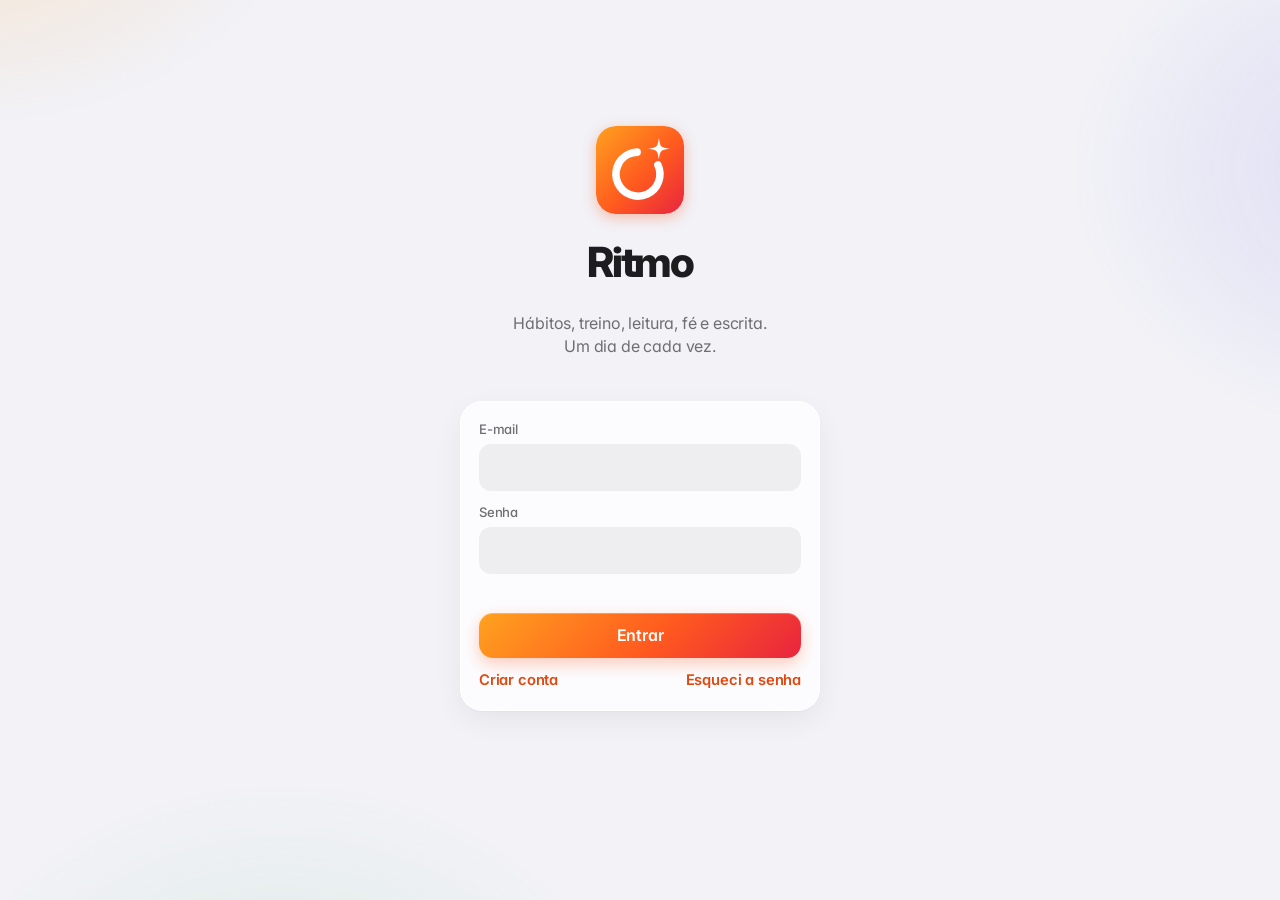
==== index.html @ cee6782f "Devocional completo com abas, perfil com foto, barra lateral recolhível e troca de tema - Devocional" ====
<!doctype html>
<html lang="pt-BR">
<head>
<meta charset="utf-8">
<meta name="viewport" content="width=device-width,initial-scale=1,viewport-fit=cover">
<title>Ritmo</title>
<meta name="description" content="Hábitos, treino, leitura, fé e escrita. Um dia de cada vez.">
<meta name="theme-color" content="#f2f2f7" media="(prefers-color-scheme: light)">
<meta name="theme-color" content="#000000" media="(prefers-color-scheme: dark)">
<link rel="manifest" href="manifest.webmanifest">
<link rel="icon" href="icons/favicon.svg" type="image/svg+xml">
<link rel="apple-touch-icon" href="icons/apple-touch-icon.png">
<meta name="apple-mobile-web-app-title" content="Ritmo">
<meta name="apple-mobile-web-app-status-bar-style" content="default">
<meta name="apple-mobile-web-app-capable" content="yes">
<link rel="preconnect" href="https://fonts.googleapis.com">
<link rel="preconnect" href="https://fonts.gstatic.com" crossorigin>
<link href="https://fonts.googleapis.com/css2?family=Inter:wght@400;500;600;700;800&family=Newsreader:ital,opsz,wght@0,6..72,400;0,6..72,500;1,6..72,400;1,6..72,500&display=swap" rel="stylesheet">
<link rel="stylesheet" href="css/base.css">
<link rel="stylesheet" href="css/telas.css">
<link rel="stylesheet" href="css/areas.css">
<link rel="stylesheet" href="css/motion.css">
</head>
<body>
<div id="app"></div>
<dialog id="modal" aria-labelledby="modal-t"></dialog>
<div id="toast" role="status" aria-live="polite"></div>
<script src="vendor/supabase.js"></script>
<script src="js/00-config.js"></script>
<script src="js/01-base.js"></script>
<script src="js/02-dados.js"></script>
<script src="js/03-jogo.js"></script>
<script src="js/04-efeitos.js"></script>
<script src="js/05-inicio.js"></script>
<script src="js/06-habitos.js"></script>
<script src="js/07-treino.js"></script>
<script src="js/08-sessao.js"></script>
<script src="js/09-leitura.js"></script>
<script src="js/10-biblia.js"></script>
<script src="js/10a-ano-dados.js"></script>
<script src="js/11-devocional.js"></script>
<script src="js/11a-ano.js"></script>
<script src="js/11b-ano-acoes.js"></script>
<script src="js/11c-devo-abas.js"></script>
<script src="js/12-escrita.js"></script>
<script src="js/13-metas.js"></script>
<script src="js/14-conquistas.js"></script>
<script src="js/15-menu.js"></script>
<script src="js/16-boot.js"></script>
</body>
</html>
---- css/base.css ----
/* ============ Ritmo · tokens, tipografia, vidro, botões, formulários, folha ============
   Identidade: fundo neutro (estilo Apple), cartões de vidro fosco, laranja-brasa da marca,
   uma cor por área (hábitos verde, leitura âmbar, treino rosa, devocional índigo, escrita azul, metas roxo). */
:root {
  --bg: #f2f2f7; --bg-2: #e5e5ea;
  --paper: rgba(255, 255, 255, .72); --paper-solid: #fff; --stroke: rgba(255, 255, 255, .8);
  --line: rgba(60, 60, 67, .12); --fill: rgba(120, 120, 128, .1);
  --ink: #1d1d1f; --muted: #6e6e73; --faint: #aeaeb2;
  --brand: #ff5a1f; --brand-2: #ffa21f; --grad: linear-gradient(135deg, #ffa21f, #ff5a1f 55%, #e8243f);
  --red: #e0480f; --red-2: #ff5a1f; --green: #30b158; --gold: #ff9f0a;
  --shadow: 0 1px 2px rgba(0, 0, 0, .04), 0 10px 30px rgba(0, 0, 0, .06);
  --shadow-lg: 0 20px 60px rgba(0, 0, 0, .14);
  --r: 22px; --r-sm: 14px;
  --sans: 'Inter', -apple-system, BlinkMacSystemFont, 'SF Pro Text', system-ui, sans-serif;
  --read: 'Newsreader', 'New York', Georgia, serif;
  --blur: saturate(180%) blur(22px);
  color-scheme: light;
}
@media (prefers-color-scheme: dark) { :root:not([data-theme=light]) {
  --bg: #000; --bg-2: #1c1c1e; --paper: rgba(28, 28, 30, .7); --paper-solid: #1c1c1e; --stroke: rgba(255, 255, 255, .08);
  --line: rgba(84, 84, 88, .45); --fill: rgba(120, 120, 128, .2); --ink: #f5f5f7; --muted: #98989d; --faint: #636366;
  --red: #ff7a45; --green: #32d74b; --gold: #ffb340; --shadow: 0 1px 0 rgba(255, 255, 255, .04) inset, 0 10px 30px rgba(0, 0, 0, .5); color-scheme: dark; } }
:root[data-theme=dark] {
  --bg: #000; --bg-2: #1c1c1e; --paper: rgba(28, 28, 30, .7); --paper-solid: #1c1c1e; --stroke: rgba(255, 255, 255, .08);
  --line: rgba(84, 84, 88, .45); --fill: rgba(120, 120, 128, .2); --ink: #f5f5f7; --muted: #98989d; --faint: #636366;
  --red: #ff7a45; --green: #32d74b; --gold: #ffb340; --shadow: 0 1px 0 rgba(255, 255, 255, .04) inset, 0 10px 30px rgba(0, 0, 0, .5); color-scheme: dark;
}
* { box-sizing: border-box; -webkit-tap-highlight-color: transparent; }
html { -webkit-text-size-adjust: 100%; }
body {
  margin: 0; min-height: 100vh; color: var(--ink); font: 16px/1.45 var(--sans); letter-spacing: -.011em;
  background: var(--bg); -webkit-font-smoothing: antialiased; font-feature-settings: 'cv11', 'ss01';
}
/* luzes suaves atrás do vidro */
body::before { content: ''; position: fixed; inset: -20vmax; z-index: -1; pointer-events: none;
  background: radial-gradient(40vmax 30vmax at 12% 8%, color-mix(in srgb, var(--brand-2) 22%, transparent), transparent 70%),
    radial-gradient(36vmax 30vmax at 92% 30%, color-mix(in srgb, #5e5ce6 14%, transparent), transparent 70%),
    radial-gradient(40vmax 34vmax at 30% 95%, color-mix(in srgb, #30b158 12%, transparent), transparent 70%); }
button, input, select, textarea { font: inherit; color: inherit; letter-spacing: inherit; }
button { cursor: pointer; background: none; border: 0; padding: 0; }
em { font-style: normal; }
.serif { font-family: var(--sans); font-weight: 650; letter-spacing: -.025em; font-variant-numeric: tabular-nums; }
.muted { color: var(--muted); }
.muted-i { color: var(--muted); font-size: .62em; font-weight: 500; }
.red { color: var(--red); }
.tiny { font-size: .8rem; display: block; line-height: 1.35; }
.lg { font-size: 1.15rem; display: block; line-height: 1.25; font-weight: 600; letter-spacing: -.02em; }
.xl { font-size: 2rem; line-height: 1; font-weight: 700; letter-spacing: -.035em; }
.big { font-size: 2.2rem; font-weight: 700; line-height: 1; letter-spacing: -.04em; margin-top: 8px; }
.grow { flex: 1; min-width: 0; display: flex; flex-direction: column; }
.right { text-align: right; }
.row-between { display: flex; align-items: center; justify-content: space-between; gap: 12px; }
.eyebrow { font-size: .7rem; letter-spacing: .08em; text-transform: uppercase; color: var(--muted); font-weight: 600; display: block; }
.eyebrow.red { color: var(--red); }
.link { color: var(--red); font-weight: 600; white-space: nowrap; font-size: .92rem; }
.link:hover { opacity: .75; }
.grad-t { background: var(--grad); -webkit-background-clip: text; background-clip: text; color: transparent; }

/* vidro */
.card {
  display: block; width: 100%; text-align: left; background: var(--paper); -webkit-backdrop-filter: var(--blur); backdrop-filter: var(--blur);
  border: 1px solid var(--stroke); border-radius: var(--r); padding: 18px; margin: 0 0 14px; box-shadow: var(--shadow);
}
.empty, .empty-card { text-align: center; }
.empty-card strong { display: block; font-size: 1.15rem; margin: 6px 0 2px; }

.bar { height: 6px; background: var(--fill); border-radius: 6px; overflow: hidden; margin: 8px 0 4px; }
.bar i { display: block; height: 100%; background: var(--grad); border-radius: 6px; transition: width .5s cubic-bezier(.2, .8, .2, 1); }
.bar.gold i { background: linear-gradient(90deg, var(--brand-2), var(--brand)); }

/* botões */
.btn { background: var(--grad); color: #fff; border-radius: 14px; padding: 11px 18px; font-weight: 600; display: inline-flex; align-items: center; justify-content: center; gap: 6px;
  box-shadow: 0 6px 16px color-mix(in srgb, var(--brand) 30%, transparent), inset 0 1px 0 rgba(255, 255, 255, .25); }
.btn.wide { width: 100%; margin: 6px 0 12px; }
.btn.ghost { background: var(--fill); color: var(--ink); box-shadow: none; }
.btn.danger { color: #ff3b30; }
.btn-sm { display: inline-flex; align-items: center; gap: 4px; background: color-mix(in srgb, var(--brand) 12%, transparent); color: var(--red); border-radius: 999px; padding: 6px 13px; font-weight: 600; font-size: .86rem; }
.btn-sm.ghost { background: var(--fill); color: var(--ink); }
.btn-sm:disabled, .btn:disabled { opacity: .4; cursor: default; }
.icon-btn { width: 36px; height: 36px; display: grid; place-items: center; border-radius: 50%; color: var(--muted); flex: none; }
.icon-btn:hover { background: var(--fill); }
.chip { display: inline-flex; align-items: center; gap: 5px; border-radius: 999px; padding: 7px 13px; font-size: .88rem; font-weight: 500; background: var(--fill); }
.chip.on { background: var(--hc, var(--green)); color: #fff; box-shadow: 0 4px 12px color-mix(in srgb, var(--hc, var(--green)) 35%, transparent); }
.chip b { font-size: .76rem; color: var(--hc, var(--green)); }
:focus-visible { outline: 2.5px solid color-mix(in srgb, var(--brand) 70%, transparent); outline-offset: 2px; }

/* formulários (estilo iOS) */
label { display: block; font-size: .82rem; color: var(--muted); margin-bottom: 12px; font-weight: 500; }
input:not([type=checkbox]):not([type=radio]), select, textarea {
  display: block; width: 100%; margin-top: 5px; padding: 11px 13px; border: 1px solid transparent; border-radius: 12px;
  background: var(--fill); color: var(--ink); font-size: 1rem; transition: border-color .2s, background .2s;
}
input:focus, select:focus, textarea:focus { outline: none; border-color: color-mix(in srgb, var(--brand) 60%, transparent); background: var(--paper-solid); }
input[type=checkbox], input[type=radio] { accent-color: var(--brand); width: 18px; height: 18px; }
textarea { resize: vertical; line-height: 1.5; }
fieldset { border: 0; padding: 0; margin: 0 0 12px; }
legend { font-size: .82rem; color: var(--muted); margin-bottom: 6px; font-weight: 500; }
label.check { display: flex; gap: 10px; align-items: center; color: var(--ink); font-size: .95rem; }
.grid2 { display: grid; grid-template-columns: 1fr 1fr; gap: 12px; }
.grid3 { display: grid; grid-template-columns: repeat(3, 1fr); gap: 10px; }
.form-actions { display: flex; justify-content: flex-end; gap: 10px; margin-top: 8px; flex-wrap: wrap; }
.form-actions.start { justify-content: flex-start; }
.err { color: #ff3b30; min-height: 1.2em; margin: 0 0 4px; font-size: .88rem; }
.swatches { display: flex; flex-wrap: wrap; gap: 10px; }
.swatch { margin: 0; width: 30px; height: 40px; border-radius: 4px; background: var(--c); position: relative; cursor: pointer; box-shadow: inset 0 0 0 1px rgba(0, 0, 0, .12); }
.swatch input { position: absolute; opacity: 0; inset: 0; cursor: pointer; }
.swatch.round { width: 32px; height: 32px; border-radius: 50%; }
.swatch:has(input:checked) { outline: 2.5px solid var(--ink); outline-offset: 2px; }
.days { display: flex; gap: 6px; flex-wrap: wrap; }
.day { margin: 0; }
.day input { position: absolute; opacity: 0; }
.day span { display: block; padding: 7px 11px; border-radius: 999px; color: var(--ink); background: var(--fill); text-transform: capitalize; font-size: .88rem; }
.day input:checked + span { background: var(--ink); color: var(--bg); }
.day input:focus-visible + span { outline: 2px solid var(--brand); }
.quick { display: flex; gap: 8px; margin: -4px 0 8px; flex-wrap: wrap; }
.seg { display: grid; grid-auto-flow: column; grid-auto-columns: 1fr; background: var(--fill); border-radius: 12px; padding: 3px; margin-top: 10px; }
.seg button { padding: 8px; border-radius: 10px; font-size: .9rem; font-weight: 500; color: var(--muted); }
.seg button.on { background: var(--paper-solid); color: var(--ink); box-shadow: 0 2px 8px rgba(0, 0, 0, .1); }

/* folha que sobe de baixo (janela no meio no computador) */
dialog {
  border: 0; padding: 0; width: min(560px, 100vw); max-height: 92vh; max-width: 100vw; margin: auto auto 0; border-radius: 28px 28px 0 0;
  background: color-mix(in srgb, var(--paper-solid) 88%, transparent); -webkit-backdrop-filter: var(--blur); backdrop-filter: var(--blur);
  color: var(--ink); box-shadow: var(--shadow-lg); overflow: hidden; display: none; flex-direction: column; border-top: 1px solid var(--stroke);
}
dialog[open] { display: flex; }
@media (min-width: 700px) { dialog { margin: auto; border-radius: 24px; } }
dialog::backdrop { background: rgba(0, 0, 0, .35); -webkit-backdrop-filter: blur(6px); backdrop-filter: blur(6px); }
.modal-h { display: flex; align-items: center; justify-content: space-between; padding: 18px 16px 6px 22px; position: relative; }
.modal-h::before { content: ''; position: absolute; top: 7px; left: 50%; width: 36px; height: 5px; margin-left: -18px; border-radius: 5px; background: var(--faint); opacity: .5; }
.modal-h h2 { margin: 0; font-size: 1.35rem; line-height: 1.2; font-weight: 700; letter-spacing: -.03em; }
.modal-h .icon-btn { background: var(--fill); width: 30px; height: 30px; }
.modal-b { padding: 4px 22px calc(22px + env(safe-area-inset-bottom)); overflow-y: auto; overscroll-behavior: contain; }

@media (max-width: 420px) { .grid3 { grid-template-columns: 1fr; } }
@media (prefers-reduced-motion: reduce) { * { transition: none !important; } }
---- css/telas.css ----
/* ============ casca (barra lateral, barra de abas), Início, Hábitos, Metas, Menu ============ */
.shell { display: flex; min-height: 100vh; }
.col { flex: 1; min-width: 0; }
.page { position: relative; max-width: 680px; margin: 0 auto; padding: 4px 16px calc(120px + env(safe-area-inset-bottom)); }
.top { display: flex; align-items: flex-end; justify-content: space-between; margin: 10px 0 18px; padding: 0 2px; gap: 8px; }
.top h1 { margin: 2px 0 0; font-size: 2.1rem; font-weight: 750; line-height: 1.08; letter-spacing: -.045em; }
.top .sub { margin: 6px 0 0; font-size: .92rem; }
.back { display: inline-flex; align-items: center; gap: 2px; color: var(--red); font-size: .95rem; font-weight: 500; margin: 6px 0 -4px; }
.back svg { transform: rotate(180deg); }
.banner { background: var(--ink); color: var(--bg); text-align: center; padding: 8px 12px; font-size: .86rem; }
.banner .link { color: var(--brand-2); margin-left: 6px; }
.loading { min-height: 90vh; display: grid; place-items: center; align-content: center; gap: 14px; font-size: 1.4rem; font-weight: 700; letter-spacing: -.03em; }
.sec { margin: 24px 4px 10px; }
.tiny-i { font-size: .8rem; }
.center { text-align: center; justify-content: center; }
.clamp1, .clamp2 { display: -webkit-box; -webkit-box-orient: vertical; overflow: hidden; }
.clamp1 { -webkit-line-clamp: 1; } .clamp2 { -webkit-line-clamp: 2; }
.row-gap { display: flex; gap: 16px; margin-top: 8px; }
.logo { flex: none; border-radius: 22%; box-shadow: 0 4px 14px color-mix(in srgb, var(--brand) 35%, transparent); }

/* barra do topo (celular) */
.appbar { position: sticky; top: 0; z-index: 9; display: flex; align-items: center; justify-content: space-between; padding: calc(8px + env(safe-area-inset-top)) 16px 8px;
  background: color-mix(in srgb, var(--bg) 70%, transparent); -webkit-backdrop-filter: var(--blur); backdrop-filter: var(--blur); }
.brand { display: flex; align-items: center; gap: 9px; font-weight: 750; font-size: 1.15rem; letter-spacing: -.035em; }
.lvl-chip { display: flex; align-items: center; gap: 6px; padding: 4px 4px 4px 11px; border-radius: 999px; background: var(--paper); border: 1px solid var(--stroke); box-shadow: var(--shadow); color: var(--brand); }
.lvl-chip b { color: var(--ink); font-size: .9rem; }
.avatar { position: relative; width: 40px; height: 40px; border-radius: 50%; display: grid; place-items: center; background: var(--grad); color: #fff; font-weight: 700; flex: none; }
.avatar.sm { width: 28px; height: 28px; font-size: .8rem; }
.avatar i { position: absolute; right: -4px; bottom: -4px; min-width: 20px; height: 20px; border-radius: 10px; background: var(--ink); color: var(--bg); font-size: .66rem; font-style: normal; display: grid; place-items: center; border: 2px solid var(--paper-solid); }

/* barra de abas flutuante de vidro (celular) */
.nav {
  position: fixed; left: 12px; right: 12px; bottom: calc(10px + env(safe-area-inset-bottom)); z-index: 10; max-width: 520px; margin: 0 auto;
  display: flex; justify-content: space-around; align-items: center; padding: 7px; border-radius: 30px;
  background: color-mix(in srgb, var(--paper-solid) 72%, transparent); -webkit-backdrop-filter: var(--blur); backdrop-filter: var(--blur);
  border: 1px solid var(--stroke); box-shadow: 0 10px 40px rgba(0, 0, 0, .14);
}
.nav-i { flex: 1; display: flex; flex-direction: column; align-items: center; gap: 1px; font-size: .68rem; font-weight: 500; color: var(--muted); padding: 5px 0; border-radius: 22px; }
.nav-ic { display: grid; place-items: center; height: 26px; }
.nav-i.on { color: var(--brand); background: color-mix(in srgb, var(--brand) 11%, transparent); font-weight: 600; }
.nav-plus { width: 52px; height: 52px; border-radius: 50%; background: var(--grad); color: #fff; display: grid; place-items: center; flex: none; margin: 0 4px;
  box-shadow: 0 8px 20px color-mix(in srgb, var(--brand) 45%, transparent), inset 0 1px 0 rgba(255, 255, 255, .3); }

/* barra lateral curva de vidro (computador) */
.side { display: none; }
@media (min-width: 1024px) {
  .appbar, .nav { display: none; }
  .side { display: flex; flex-direction: column; gap: 2px; position: sticky; top: 16px; height: calc(100vh - 32px); width: 264px; flex: none; margin: 16px 0 16px 16px; padding: 18px 14px;
    border-radius: 30px; background: var(--paper); -webkit-backdrop-filter: var(--blur); backdrop-filter: var(--blur); border: 1px solid var(--stroke); box-shadow: var(--shadow); overflow-y: auto; }
  .side .brand { padding: 0 8px 14px; }
  .me { display: flex; align-items: center; gap: 12px; padding: 12px; border-radius: 18px; background: var(--fill); text-align: left; margin-bottom: 8px; }
  .me .bar { margin: 6px 0 0; height: 4px; }
  .side-t { font-size: .68rem; letter-spacing: .08em; text-transform: uppercase; color: var(--faint); font-weight: 600; padding: 14px 12px 4px; }
  .side-i { display: flex; align-items: center; gap: 12px; padding: 9px 12px; border-radius: 12px; color: var(--muted); font-weight: 500; font-size: .95rem; transition: background .2s, color .2s; }
  .side-i:hover { background: var(--fill); color: var(--ink); }
  .side-i.on { background: var(--paper-solid); color: var(--ink); box-shadow: 0 2px 10px rgba(0, 0, 0, .08); }
  .side-i.on svg { color: var(--brand); }
  .side-i span { flex: 1; text-align: left; }
  .side-i em { display: flex; align-items: center; gap: 2px; font-size: .78rem; color: var(--brand); font-weight: 600; }
  .side-note { margin: auto 0 8px; padding: 14px; border-radius: 18px; text-align: left; color: #fff; background: linear-gradient(150deg, #2c2c6e, #5e5ce6 60%, #8e7cf0); box-shadow: 0 10px 24px rgba(94, 92, 230, .3); }
  .side-note .eyebrow { color: rgba(255, 255, 255, .7); }
  .side-note .vtxt { display: -webkit-box; -webkit-line-clamp: 4; -webkit-box-orient: vertical; overflow: hidden; font-family: var(--read); font-style: italic; font-size: 1rem; line-height: 1.35; margin: 6px 0; }
  .side-note b { font-size: .8rem; }
  .page { max-width: 1080px; padding: 26px 28px 60px; }
  .back { display: none; }
  .top h1 { font-size: 2.5rem; }
  /* painéis em grade */
  .pg-inicio, .pg-conquistas, .pg-treino, .pg-devocional, .pg-metas, .pg-escrita, .pg-leitura { display: grid; grid-template-columns: repeat(2, minmax(0, 1fr)); gap: 16px; align-items: start; }
  .page[class*=pg-] > :is(.top, .kpis, .sec, .medals, .live, .btn.start, .fichas, .tiles, .quick-grid, .row-between, .book-list, .nivel-hero, .back) { grid-column: 1 / -1; }
  .page[class*=pg-] > .card { margin: 0; }
  .pg-inicio > .hero, .pg-inicio > .card:has(.mrings) { grid-column: span 1; }
}

/* números com minigráfico */
.kpis { display: grid; grid-template-columns: repeat(2, 1fr); gap: 12px; margin-bottom: 14px; }
@media (min-width: 760px) { .kpis { grid-template-columns: repeat(4, 1fr); } }
.kpi { margin: 0; padding: 14px 14px 0; overflow: hidden; display: flex; flex-direction: column; }
.kpi-h { display: flex; align-items: center; gap: 7px; font-size: .82rem; color: var(--muted); font-weight: 500; }
.kpi-ic { width: 24px; height: 24px; border-radius: 8px; display: grid; place-items: center; color: #fff; background: var(--hc); }
.kpi-v { font-size: 1.75rem; font-weight: 750; letter-spacing: -.04em; margin-top: 8px; line-height: 1; font-variant-numeric: tabular-nums; }
.kpi-v small { font-size: .55em; color: var(--muted); font-weight: 600; margin-left: 1px; }
.kpi-d { font-size: .72rem; font-weight: 600; margin-top: 4px; color: var(--muted); }
.kpi-d.up { color: var(--green); } .kpi-d.down { color: #ff3b30; }
.kpi-d .muted { font-weight: 400; }
.spk { width: calc(100% + 28px); height: 38px; margin: 8px -14px 0; display: block; }

/* sequência */
.selo { width: 104px; height: 104px; border-radius: 50%; flex: none; display: flex; flex-direction: column; align-items: center; justify-content: center; position: relative;
  background: conic-gradient(from 200deg, var(--fill), var(--fill)); color: var(--muted); }
.selo.lit { background: var(--grad); color: #fff; box-shadow: 0 14px 30px color-mix(in srgb, var(--brand) 40%, transparent), inset 0 2px 0 rgba(255, 255, 255, .3); }
.selo::after { content: ''; position: absolute; inset: 7px; border-radius: 50%; border: 1.5px solid rgba(255, 255, 255, .35); }
.selo b { font-size: 2.5rem; line-height: 1; font-weight: 750; letter-spacing: -.05em; }
.selo small { font-size: .62rem; letter-spacing: .14em; font-weight: 600; opacity: .9; }
.hero { display: flex; gap: 16px; align-items: center; }
.hero-info { flex: 1; min-width: 0; }
.shields { display: flex; align-items: center; gap: 3px; margin: 6px 0 2px; flex-wrap: wrap; }
.shield { color: var(--faint); opacity: .5; display: grid; }
.shield.on { color: #0a84ff; opacity: 1; filter: drop-shadow(0 2px 4px rgba(10, 132, 255, .35)); }
.shields .tiny { display: inline; margin-left: 4px; color: var(--muted); }
.lvl { display: flex; justify-content: space-between; width: 100%; margin-top: 10px; font-size: .9rem; font-weight: 600; }
.lvl em { color: var(--brand); }
.pct { font-size: 1.9rem; font-weight: 750; letter-spacing: -.04em; }

/* anéis da missão */
.ring-wrap { position: relative; display: inline-grid; place-items: center; flex: none; }
.ring circle:first-child { stroke: var(--fill); }
.ring-in { position: absolute; inset: 0; display: flex; flex-direction: column; align-items: center; justify-content: center; line-height: 1; text-align: center; }
.ring-in small { font-size: .6rem; letter-spacing: .1em; color: var(--muted); margin-top: 3px; text-transform: uppercase; font-weight: 600; }
.ring-in b { font-size: 1.15rem; font-weight: 700; }
.mrings { display: flex; justify-content: space-between; gap: 4px; margin: 16px 0 4px; }
.mring { display: flex; flex-direction: column; align-items: center; gap: 5px; font-size: .72rem; color: var(--muted); flex: 1; font-weight: 500; }
.mring .ring-in { color: var(--ink); }
.mring.ok .ring-in { color: var(--green); }
.mring.opt { opacity: .75; }
.mring.opt > span:last-child::after { content: ' +'; color: var(--brand); font-weight: 700; }
.hab-chips { display: flex; flex-wrap: wrap; gap: 8px; margin-top: 14px; }
.hab-chips.center { justify-content: center; }

.live { display: flex; align-items: center; gap: 10px; width: 100%; padding: 13px 16px; border-radius: 18px; margin-bottom: 14px; text-align: left;
  background: #1d1d1f; color: #fff; box-shadow: 0 10px 30px rgba(0, 0, 0, .2); }
.live > svg:first-child { color: var(--brand-2); }
.live span { flex: 1; font-weight: 500; }
.live b { font-size: 1.25rem; font-weight: 700; font-variant-numeric: tabular-nums; }
.big-live { padding: 16px 18px; }

.verse { text-align: left; color: #fff; border: 0; background: linear-gradient(150deg, #24245a, #5e5ce6 62%, #8e7cf0); box-shadow: 0 14px 34px rgba(94, 92, 230, .28); }
.verse .eyebrow { color: rgba(255, 255, 255, .7); }
.verse blockquote { margin: 10px 0; font-family: var(--read); font-size: 1.35rem; line-height: 1.35; font-style: italic; letter-spacing: 0; }
.verse .ref { color: #fff; font-weight: 600; font-size: .9rem; opacity: .9; }
.big-verse blockquote { font-size: 1.55rem; }

.mini-goal { margin-top: 12px; font-size: .92rem; }
.mini-goal b { font-variant-numeric: tabular-nums; }
.lendo { display: flex; gap: 16px; }
.lendo-info { flex: 1; min-width: 0; }
.lendo h2 { margin: 4px 0 0; font-size: 1.3rem; font-weight: 700; line-height: 1.15; letter-spacing: -.03em; }
.lendo-btns { display: flex; gap: 8px; flex-wrap: wrap; margin-top: 10px; }

/* hábitos */
.resumo { display: flex; align-items: center; gap: 18px; }
.resumo .stats { flex: 1; border: 0; margin: 0; padding: 0; }
.stats { display: grid; grid-template-columns: 1fr 1fr; gap: 10px; border-top: 1px solid var(--line); margin-top: 12px; padding-top: 12px; }
.stats.two { grid-template-columns: 1fr 1fr; }
.stats.three { grid-template-columns: repeat(3, 1fr); border: 0; margin: 0 0 12px; padding: 0; row-gap: 14px; }
.stats b { display: block; font-size: 1.45rem; line-height: 1.1; font-weight: 700; letter-spacing: -.035em; }
.stats span { font-size: .76rem; color: var(--muted); }
.stats small { display: block; font-size: .72rem; font-weight: 600; }
.up { color: var(--green); } .down { color: #ff3b30; }
.habit { position: relative; overflow: hidden; }
.habit::before { content: ''; position: absolute; left: 0; top: 18px; bottom: 18px; width: 4px; border-radius: 0 4px 4px 0; background: var(--hc); }
.habit .row-between { gap: 10px; }
.hcheck { width: 44px; height: 44px; border-radius: 50%; border: 2.5px solid color-mix(in srgb, var(--hc) 60%, transparent); display: grid; place-items: center; flex: none; color: #fff; transition: background .2s, transform .2s, box-shadow .2s; }
.hcheck.on { background: var(--hc); border-color: var(--hc); box-shadow: 0 6px 14px color-mix(in srgb, var(--hc) 40%, transparent); }
.hcheck:disabled, .hcount:disabled { opacity: .35; cursor: default; }
.hcount { flex: none; }
.hcount .ring-in b { font-size: 1rem; }
.hstreak { display: flex; align-items: center; gap: 2px; color: var(--brand); font-weight: 700; font-size: 1.05rem; }
.hnums { display: flex; flex-direction: column; align-items: flex-end; flex: none; }
.hgrid { display: grid; grid-template-columns: repeat(28, 1fr); gap: 3px; margin-top: 14px; }
.hgrid i { aspect-ratio: 1; border-radius: 3px; background: var(--fill); }
.hgrid i.on { background: var(--hc); }
.hgrid i.off { background: transparent; border: 1px dashed var(--line); }
.hgrid i.today { outline: 1.5px solid var(--ink); outline-offset: 1px; }
.forca { display: grid; grid-template-columns: auto 1fr auto; align-items: center; gap: 10px; margin-top: 10px; }
.forca .bar { margin: 0; }
.bar.habit i { background: var(--hc); }

/* metas e relatório */
.bar.green i { background: var(--green); }
.green-t { color: var(--green); }
.tag { display: inline-flex; align-items: center; gap: 3px; padding: 3px 9px; border-radius: 999px; background: var(--fill); color: var(--ink); font-size: .74rem; font-weight: 600; white-space: nowrap; }
.tag.ok { background: color-mix(in srgb, var(--green) 16%, transparent); color: var(--green); }
.tag.gold { background: color-mix(in srgb, var(--brand) 13%, transparent); color: var(--red); }
.tag.warn { background: color-mix(in srgb, #ff3b30 13%, transparent); color: #ff3b30; }
.goal.hit { box-shadow: var(--shadow), inset 0 0 0 1.5px var(--green); }
.goal-num { display: flex; align-items: baseline; gap: 6px; margin-top: 10px; }
.goal-num b { font-size: 2.1rem; line-height: 1; font-weight: 750; letter-spacing: -.045em; }
.goal-num span { color: var(--muted); font-size: 1rem; font-weight: 500; }
.mnav { display: flex; align-items: center; justify-content: space-between; margin-bottom: 14px; }
.mnav .icon-btn { font-size: 1.4rem; color: var(--brand); background: var(--fill); }
.mnav .icon-btn:disabled { opacity: .25; }
.hrate { display: grid; grid-template-columns: 1fr auto auto; gap: 0 10px; align-items: baseline; margin-top: 10px; font-size: .92rem; }
.hrate .bar { grid-column: 1 / -1; margin: 4px 0 0; }
.hrate b { font-weight: 700; font-variant-numeric: tabular-nums; }
.mbars { display: flex; align-items: flex-end; gap: 8px; height: 120px; margin: 12px 0 18px; }
.mcol { flex: 1; height: 100%; display: flex; flex-direction: column; justify-content: flex-end; align-items: center; gap: 4px; }
.mcol b { font-size: .74rem; font-weight: 600; color: var(--muted); }
.mcol i { width: 100%; max-width: 34px; min-height: 3px; background: var(--fill); border-radius: 8px; }
.mcol.today i { background: var(--grad); box-shadow: 0 6px 14px color-mix(in srgb, var(--brand) 30%, transparent); }
.mcol.today b { color: var(--ink); }
.mcol span { font-size: .7rem; color: var(--muted); }
.only-habito, .only-manual { display: none; }
form:has(select[name=kind] option[value=habito]:checked) .only-habito,
form:has(select[name=kind] option[value=manual]:checked) .only-manual { display: block; }

/* menu */
.tiles { display: grid; grid-template-columns: 1fr 1fr; gap: 12px; }
@media (min-width: 760px) { .tiles { grid-template-columns: repeat(3, 1fr); } }
.tile { background: var(--paper); -webkit-backdrop-filter: var(--blur); backdrop-filter: var(--blur); border: 1px solid var(--stroke); border-radius: var(--r); padding: 16px; text-align: left;
  display: flex; flex-direction: column; gap: 3px; box-shadow: var(--shadow); min-height: 148px; }
.tile-ic { width: 44px; height: 44px; border-radius: 13px; display: grid; place-items: center; color: #fff; margin-bottom: auto;
  background: linear-gradient(145deg, color-mix(in srgb, var(--hc) 75%, #fff), var(--hc)); box-shadow: 0 6px 14px color-mix(in srgb, var(--hc) 35%, transparent); }
.tile strong { font-size: 1.1rem; margin-top: 14px; }

/* registro rápido */
.quick-grid { display: grid; grid-template-columns: 1fr 1fr; gap: 10px; }
.quick-grid.three { grid-template-columns: repeat(3, 1fr); margin-bottom: 14px; }
.quick-grid.one { grid-template-columns: 1fr; }
.qbtn { border-radius: 18px; padding: 16px 8px; display: flex; flex-direction: column; align-items: center; gap: 4px; background: var(--fill); color: var(--ink); text-align: center; font-size: .92rem; }
.qbtn.row { flex-direction: row; justify-content: space-between; padding: 14px 16px; }
.qbtn svg { color: var(--brand); }

/* login */
.login { max-width: 400px; margin: 0 auto; padding: 14vh 20px 40px; text-align: center; display: flex; flex-direction: column; align-items: center; }
.login h1 { font-size: 2.6rem; margin: 18px 0 4px; font-weight: 800; letter-spacing: -.05em; }
.login .card { margin-top: 26px; text-align: left; }

@media (max-width: 400px) {
  .selo { width: 88px; height: 88px; } .selo b { font-size: 2rem; } .top h1 { font-size: 1.85rem; }
  .mring .ring-wrap { transform: scale(.86); } .kpi-v { font-size: 1.5rem; }
}
@media (min-width: 1024px) { .pg-inicio > .verse { display: none; } }

/* foto do perfil, topo do celular */
.avatar img { width: 100%; height: 100%; object-fit: cover; border-radius: 50%; }
.app-acts { display: flex; align-items: center; gap: 6px; }
.app-acts .icon-btn { background: var(--paper); border: 1px solid var(--stroke); }
.lvl-chip .avatar { width: 28px; height: 28px; }
.perfil-row { display: flex; align-items: center; gap: 14px; }
.perfil { text-align: left; }
.perfil-foto { display: flex; flex-direction: column; align-items: center; gap: 10px; margin: 6px 0 14px; }
.perfil-foto .avatar { box-shadow: 0 10px 30px color-mix(in srgb, var(--brand) 35%, transparent); }
.foto-btn { display: inline-flex; align-items: center; gap: 6px; margin: 0; padding: 7px 14px; border-radius: 999px; background: var(--fill); color: var(--ink); font-size: .88rem; cursor: pointer; }
.perfil-nivel { text-align: center; margin-bottom: 16px; display: flex; flex-direction: column; }
.bday { display: flex; align-items: center; gap: 14px; color: #fff; border: 0; background: linear-gradient(135deg, #ff5a1f, #ff375f 55%, #bf5af2); box-shadow: 0 14px 34px rgba(255, 55, 95, .3); }
.bday .eyebrow { color: rgba(255, 255, 255, .8); } .bday > div { display: flex; flex-direction: column; gap: 2px; }

/* barra lateral: rodapé, recolher */
@media (min-width: 1024px) {
  .side .brand { position: relative; }
  .side-tog { margin-left: auto; width: 32px; height: 32px; border-radius: 10px; display: grid; place-items: center; color: var(--muted); }
  .side-tog:hover { background: var(--fill); color: var(--ink); }
  .side-foot { display: flex; flex-direction: column; gap: 2px; }
  .side, .side .lbl, .side-note { transition: width .38s cubic-bezier(.2, .9, .25, 1), opacity .25s, box-shadow .3s; }
  .shell.mini .side { position: fixed; left: 16px; top: 16px; bottom: 16px; height: auto; margin: 0; width: 76px; z-index: 20; overflow-x: hidden; padding: 18px 14px; }
  .shell.mini .col { margin-left: 92px; }
  .shell.mini .side .lbl, .shell.mini .side .side-note { opacity: 0; pointer-events: none; white-space: nowrap; }
  .shell.mini .side .side-t { height: 10px; padding: 0; overflow: hidden; }
  .shell.mini .side .side-note { max-height: 0; padding: 0; margin: auto 0 0; overflow: hidden; }
  .shell.mini .side .me { padding: 6px 4px; background: none; }
  .shell.mini .side .brand { padding-left: 7px; }
  .shell.mini .side .side-tog { position: absolute; right: -2px; opacity: 0; }
  .shell.mini .side:hover, .shell.mini .side:focus-within { width: 264px; box-shadow: var(--shadow-lg); }
  .shell.mini .side:hover .lbl, .shell.mini .side:focus-within .lbl { opacity: 1; pointer-events: auto; transition-delay: .12s; }
  .shell.mini .side:hover .side-t, .shell.mini .side:focus-within .side-t { height: auto; padding: 14px 12px 4px; }
  .shell.mini .side:hover .side-note, .shell.mini .side:focus-within .side-note { opacity: 1; max-height: 260px; padding: 14px; pointer-events: auto; transition-delay: .12s; }
  .shell.mini .side:hover .me, .shell.mini .side:focus-within .me { padding: 12px; background: var(--fill); }
  .shell.mini .side:hover .side-tog, .shell.mini .side:focus-within .side-tog { opacity: 1; position: static; }
  .side .lbl { white-space: nowrap; }
  .side-i svg, .side .avatar, .side .logo { flex: none; }
  .shell.mini .side .side-i { justify-content: flex-start; }
}
.foto-btn input { display: none !important; }
---- css/areas.css ----
/* ============ Treino, Leitura, Devocional, Escrita, Conquistas ============ */
/* listas e semana */
.list { padding: 4px 18px; }
.w-row { display: flex; gap: 14px; align-items: center; padding: 12px 0; border-bottom: 1px solid var(--line); width: 100%; text-align: left; }
.w-row:last-child { border: 0; }
.w-row .grow { min-width: 0; }
.w-date { width: 44px; text-align: center; flex: none; line-height: 1; }
.w-date b { display: block; font-size: 1.45rem; font-weight: 750; letter-spacing: -.04em; }
.w-date span { font-size: .7rem; color: var(--red); text-transform: uppercase; font-weight: 600; letter-spacing: .04em; }
.w-notes { white-space: pre-line; margin: 4px 0 0; font-size: .92rem; }
.week { display: grid; grid-template-columns: repeat(7, 1fr); gap: 6px; margin-top: 12px; text-align: center; }
.wd span { font-size: .78rem; color: var(--muted); }
.wd i { display: block; height: 30px; border-radius: 9px; background: var(--fill); margin-top: 4px; }
.wd.on i { background: var(--grad); box-shadow: 0 4px 10px color-mix(in srgb, var(--brand) 30%, transparent); }
.wd.today span { color: var(--red); font-weight: 600; }

/* treino */
.btn.start { padding: 15px; font-size: 1.02rem; border-radius: 18px; }
.fichas { display: grid; grid-template-columns: 1fr 1fr; gap: 10px; }
.ficha { background: var(--paper); -webkit-backdrop-filter: var(--blur); backdrop-filter: var(--blur); border: 1px solid var(--stroke); border-top: 4px solid var(--hc); border-radius: 18px; padding: 12px; display: flex; flex-direction: column; gap: 4px; box-shadow: var(--shadow); }
.ficha strong { font-size: 1.15rem; line-height: 1.1; }
.ficha-btns { display: flex; justify-content: space-between; align-items: center; margin-top: auto; padding-top: 6px; }
.pr-row { display: flex; align-items: center; gap: 10px; width: 100%; padding: 10px 0; border-bottom: 1px solid var(--line); text-align: left; }
.pr-row:last-child { border: 0; }
.pr-row > svg { color: var(--brand); flex: none; }
.pr-row .grow .tiny { display: block; }
.pr-row b { font-size: 1.15rem; }
.sess-top { align-items: center; border: 0; margin-bottom: 6px; }
.sess-top h1 { font-variant-numeric: tabular-nums; }
.sess-stats { background: var(--paper); border: 1px solid var(--stroke); border-radius: 18px; padding: 10px; text-align: center; margin-bottom: 14px; }
.exb { padding: 14px 12px; }
.ex-name { font-size: 1.1rem; color: var(--ink); text-align: left; font-weight: 700; }
.sets { margin: 8px 0; }
.set { display: grid; grid-template-columns: 34px 1fr 1fr 1fr 40px; gap: 6px; align-items: center; padding: 4px; border-radius: 8px; transition: background .25s; }
.set.head { font-size: .72rem; color: var(--muted); text-transform: uppercase; letter-spacing: .06em; text-align: center; }
.set .sn { text-align: center; font-family: var(--serif); font-weight: 600; }
.set .prev { text-align: center; font-size: .85rem; color: var(--muted); }
.set input { margin: 0 !important; padding: 8px 4px !important; text-align: center; font-variant-numeric: tabular-nums; }
.sdone { width: 36px; height: 36px; border-radius: 11px; border: 0; background: var(--fill); display: grid; place-items: center; color: var(--muted); justify-self: center; }
.set.done { background: color-mix(in srgb, var(--green) 13%, transparent); }
.set.done .sdone { background: var(--green); border-color: var(--green); color: #fff; }
.muted-l { color: var(--muted); } .danger-l { color: var(--red); display: block; margin: 18px auto 0; }
.restbar { -webkit-backdrop-filter: var(--blur); backdrop-filter: var(--blur); position: fixed; left: 50%; transform: translateX(-50%); bottom: calc(90px + env(safe-area-inset-bottom)); width: min(600px, calc(100% - 24px)); z-index: 11;
  background: rgba(29, 29, 31, .92); color: #fff; border-radius: 22px; padding: 12px 16px; display: grid; grid-template-columns: auto 1fr auto auto auto; gap: 8px; align-items: center; box-shadow: 0 10px 30px rgba(0, 0, 0, .35); }
.restbar b { font-family: var(--serif); font-size: 1.5rem; font-variant-numeric: tabular-nums; text-align: center; }
.restbar .bar { grid-column: 1 / -1; grid-row: 2; margin: 0; background: rgba(255, 255, 255, .15); }
.restbar .bar i { background: var(--grad); transition: width 1s linear; }
.restbar .btn-sm { color: #fff; background: rgba(255, 255, 255, .14); }
.ex-search { margin-bottom: 8px !important; }
.ex-list { max-height: 46vh; overflow-y: auto; background: var(--fill); border-radius: 16px; padding: 6px 10px; margin-bottom: 10px; }
.ex-g .eyebrow { margin: 10px 0 4px; }
.ex-item { display: flex; align-items: center; gap: 10px; padding: 6px 0; margin: 0; color: var(--ink); font-size: 1rem; }
.ex-item[hidden] { display: none; }
.ex-g:not(:has(.ex-item:not([hidden]))) { display: none; }
.novo-ex summary { margin-bottom: 8px; }
.tw-ex { padding: 10px 0; border-bottom: 1px solid var(--line); }
.tw-sets { display: flex; flex-wrap: wrap; gap: 6px; margin-top: 6px; }
.tw-sets span { background: var(--fill); border-radius: 8px; padding: 3px 8px; font-size: .9rem; }
.tw-sets i { color: var(--muted); font-style: normal; margin-right: 6px; font-size: .78rem; }
.spark { width: 100%; height: auto; margin: 6px 0 12px; }
.big-num { font-size: 3rem; font-weight: 800; letter-spacing: -.05em; background: var(--grad); -webkit-background-clip: text; background-clip: text; color: transparent; margin-bottom: 10px; }

/* capa, estante, leitura */
.cover { --c: #1f4a40; width: 104px; aspect-ratio: 2/3; background: var(--c); color: #efe3c8; border-radius: 2px 5px 5px 2px; padding: 12px 10px; display: flex; flex-direction: column; justify-content: space-between; flex: none;
  box-shadow: inset 6px 0 0 rgba(0, 0, 0, .18), inset 0 0 0 4px rgba(255, 255, 255, .06), 2px 3px 8px rgba(0, 0, 0, .25); font-family: var(--serif); outline: 1px solid rgba(239, 227, 200, .35); outline-offset: -7px; }
.cover.light { color: #3b2a1e; }
.cover-t { font-size: 1rem; line-height: 1.1; overflow: hidden; display: -webkit-box; -webkit-line-clamp: 4; -webkit-box-orient: vertical; }
.cover-a { font-size: .66rem; letter-spacing: .14em; text-transform: uppercase; }
.cover.md { width: 86px; } .cover.md .cover-t { font-size: .85rem; }
.cover.sm { width: 50px; padding: 6px; } .cover.sm .cover-t { font-size: .58rem; -webkit-line-clamp: 3; } .cover.sm .cover-a { display: none; }
.book-list { display: flex; flex-direction: column; gap: 10px; }
.book-row { display: flex; gap: 14px; align-items: center; background: var(--paper); -webkit-backdrop-filter: var(--blur); backdrop-filter: var(--blur); border: 1px solid var(--stroke); border-radius: 18px; padding: 10px 12px; box-shadow: var(--shadow); width: 100%; text-align: left; }
.book-row strong { font-size: 1.02rem; line-height: 1.2; }
.book-head { display: flex; gap: 16px; margin-bottom: 12px; }
.bars { display: flex; align-items: flex-end; gap: 4px; height: 90px; margin: 12px 0 6px; }
.bcol { flex: 1; height: 100%; display: flex; flex-direction: column; justify-content: flex-end; align-items: center; gap: 4px; }
.bcol i { width: 100%; min-height: 3px; background: color-mix(in srgb, #ff9f0a 55%, transparent); border-radius: 6px; }
.bcol.today i { background: var(--grad); }
.bcol span { font-size: .7rem; color: var(--muted); }
.shelf { display: flex; align-items: flex-end; gap: 3px; height: 110px; border-bottom: 6px solid var(--bg-2); border-radius: 0 0 4px 4px; margin-top: 14px; padding: 0 2px; box-shadow: 0 8px 8px -6px rgba(0, 0, 0, .25); }
.spine { flex: 1; height: var(--h, 88%); background: var(--c); color: #efe3c8; border-radius: 2px 2px 0 0; display: flex; align-items: center; justify-content: center;
  writing-mode: vertical-rl; transform: rotate(180deg); font-family: var(--serif); font-size: .68rem; overflow: hidden; padding: 6px 0; box-shadow: inset -2px 0 0 rgba(0, 0, 0, .18); }
.spine span { white-space: nowrap; overflow: hidden; text-overflow: ellipsis; max-height: 100%; }
.spine.light { color: #3b2a1e; }
.spine.slot { background: none; border: 1.5px dashed var(--faint); opacity: .5; border-radius: 4px 4px 0 0; height: 88%; box-shadow: none; }
.foot { display: block; margin-top: 12px; }
.quote blockquote { margin: 0 0 6px; font-family: var(--read); font-size: 1.15rem; font-style: italic; line-height: 1.4; letter-spacing: 0; }
.quote figcaption { display: flex; align-items: center; justify-content: space-between; }
.quote { margin: 0 0 12px; }

/* devocional */
.cta { display: flex; align-items: center; gap: 14px; }
.cta > svg:first-child { color: #fff; flex: none; background: var(--grad); width: 40px; height: 40px; padding: 9px; border-radius: 12px; }
.cta.prompt { display: block; color: #fff; border: 0; background: linear-gradient(150deg, #0a3d91, #0a84ff 60%, #5ac8fa); box-shadow: 0 14px 30px rgba(10, 132, 255, .28); }
.cta.prompt .eyebrow, .cta.prompt .tiny { color: rgba(255, 255, 255, .78); }
.cta.prompt strong { font-family: var(--read); font-weight: 500; font-size: 1.4rem; letter-spacing: 0; }
.cta.prompt strong { margin: 6px 0; }
.devo-done { box-shadow: var(--shadow), inset 0 0 0 1.5px color-mix(in srgb, var(--green) 50%, transparent); }
.devo-txt { margin: 6px 0 0; color: var(--muted); }
.plano { display: flex; gap: 16px; align-items: center; }
.plano .grow { gap: 2px; align-items: flex-start; }
.plano .btn-sm { margin-top: 6px; }
.add-row { display: flex; gap: 8px; margin: 10px 0; }
.add-row input { margin: 0 !important; }
.prayer { display: flex; align-items: center; gap: 8px; padding: 10px 0; border-bottom: 1px solid var(--line); }
.prayer .grow .tiny { display: block; }
.prayer.done { color: var(--muted); } .prayer.done svg { color: var(--red); flex: none; }
.bk { border-bottom: 1px solid var(--line); }
.bk summary span:first-child { font-weight: 500; }
.bk summary { display: flex; justify-content: space-between; padding: 10px 2px; cursor: pointer; list-style: none; }
.caps { display: grid; grid-template-columns: repeat(auto-fill, minmax(38px, 1fr)); gap: 5px; padding: 4px 0 12px; }
.cap { height: 36px; border-radius: 10px; background: var(--fill); font-size: .85rem; transition: background .2s, transform .15s; }
.cap.on { background: #5e5ce6; color: #fff; }

/* escrita */
.moods { display: grid; grid-template-columns: repeat(14, 1fr); gap: 2px; margin-top: 8px; text-align: center; }
.mood-d { display: flex; flex-direction: column; align-items: center; gap: 2px; }
.mood-d i { width: 22px; height: 22px; border-radius: 50%; background: var(--fill); }
.mood-d span { font-size: .62rem; color: var(--muted); }
.mood-pick { display: flex; justify-content: space-between; gap: 4px; }
.mp { display: flex; flex-direction: column; align-items: center; gap: 2px; margin: 0; font-size: .72rem; cursor: pointer; flex: 1; }
.mp input { position: absolute; opacity: 0; }
.mp svg { opacity: .4; transition: transform .2s, opacity .2s; }
.mp:has(input:checked) svg { opacity: 1; transform: scale(1.18); }
.mp:has(input:focus-visible) svg { outline: 2px solid var(--red); border-radius: 50%; }
.prompt-q { margin: 8px 0 12px; font-family: var(--read); font-style: italic; font-weight: 500; font-size: 1.3rem; letter-spacing: 0; }
fieldset input + input { margin-top: 6px !important; }

/* conquistas */
.nivel-hero { text-align: center; background: radial-gradient(circle at 50% 0, color-mix(in srgb, var(--brand) 16%, var(--paper)), var(--paper) 70%); }
.nivel-seal { display: grid; place-items: center; margin: 4px 0 6px; }
.nivel-seal .ring-in b { font-size: 3.2rem; font-weight: 800; letter-spacing: -.05em; }
.nivel-hero h2 { margin: 0; font-size: 1.8rem; font-weight: 750; letter-spacing: -.04em; }
.nivel-hero .stats { margin-top: 14px; }
.medals { display: grid; grid-template-columns: repeat(auto-fill, minmax(140px, 1fr)); gap: 10px; margin-bottom: 16px; }
.medal { background: var(--paper); -webkit-backdrop-filter: var(--blur); backdrop-filter: var(--blur); border: 1px solid var(--stroke); border-radius: 20px; padding: 12px 10px; display: flex; flex-direction: column; align-items: center; gap: 2px; text-align: center; box-shadow: var(--shadow); }
.medal b { font-size: .98rem; margin-top: 6px; font-weight: 650; }
.medal .bar { width: 100%; margin: 6px 0 2px; }
.medal-svg.locked { filter: grayscale(1); opacity: .55; }
.tiers { display: grid; grid-template-columns: repeat(4, 1fr); gap: 6px; text-align: center; margin-bottom: 10px; }
.tier { display: flex; flex-direction: column; align-items: center; gap: 2px; opacity: .6; }
.tier.got { opacity: 1; }
.xp-row { display: grid; grid-template-columns: 26px 1fr auto; gap: 4px 8px; align-items: center; margin-top: 10px; }
.xp-row .bar { grid-column: 2 / -1; margin: 0; }
.xp-table { display: grid; grid-template-columns: 1fr auto; gap: 6px 12px; margin-top: 8px; font-size: .95rem; }
.xp-table b { color: var(--red); font-weight: 700; }
.heatmap { display: flex; gap: 3px; margin: 10px 0 6px; overflow-x: auto; padding-bottom: 4px; }
.hm-col { display: grid; grid-template-rows: repeat(7, 1fr); gap: 3px; }
.heatmap i, .hm-leg i { width: 12px; height: 12px; border-radius: 3.5px; display: inline-block; }
.l0 { background: var(--fill); } .l1 { background: color-mix(in srgb, var(--green) 35%, var(--line)); } .l2 { background: color-mix(in srgb, var(--green) 60%, var(--line)); }
.l3 { background: color-mix(in srgb, var(--green) 85%, var(--line)); } .l4 { background: var(--green); } .ls { background: var(--gold); } .void { background: transparent; }
.hm-leg { display: flex; align-items: center; gap: 3px; }
.unlock { text-align: center; display: flex; flex-direction: column; align-items: center; gap: 4px; }
.unlock h3 { font-size: 1.9rem; margin: 0; font-weight: 800; letter-spacing: -.045em; }
.unlock .stats { width: 100%; margin: 8px 0 14px; }
.pr-row.static { cursor: default; }
@media (max-width: 400px) { .fichas { grid-template-columns: 1fr; } .medals { grid-template-columns: 1fr 1fr; } }

/* Bíblia em um ano */
.ano { background: linear-gradient(160deg, color-mix(in srgb, #5e5ce6 10%, var(--paper)), var(--paper) 60%); }
.ano-top { display: flex; gap: 16px; align-items: center; }
.ano-top .grow { gap: 4px; align-items: flex-start; }
.ano-top .btn-sm { margin-top: 6px; }
.ano .ring-in small { letter-spacing: 0; text-transform: none; }
.vsem { margin: 14px 0 0; padding: 12px 14px; border-radius: 14px; background: var(--fill); font-family: var(--read); font-style: italic; font-size: 1.05rem; }
.vsem .eyebrow { font-family: var(--sans); font-style: normal; margin-bottom: 4px; }
.card.vsem { padding: 14px 16px; }
.ano-pend { margin-top: 14px; padding: 12px 14px; border-radius: 14px; background: color-mix(in srgb, #ff9f0a 12%, transparent); display: flex; flex-direction: column; gap: 2px; }
.ano > .tiny { margin-top: 8px; }
.ano-bar { display: flex; align-items: center; justify-content: space-between; gap: 10px; margin-bottom: 14px; flex-wrap: wrap; }
.ano-bar .seg { margin: 0; flex: 1; max-width: 340px; }
.ano-bar .seg button { white-space: nowrap; padding: 8px 6px; font-size: .84rem; }
.qbtn.destaque { text-align: left; }
.live-sm { display: inline-flex; align-items: center; gap: 6px; padding: 6px 12px; border-radius: 999px; background: #1d1d1f; color: #fff; font-size: .9rem; }
.live-sm svg { color: var(--brand-2); }
.passos { list-style: none; padding: 0; margin: 0 0 16px; }
.passo { background: var(--paper); -webkit-backdrop-filter: var(--blur); backdrop-filter: var(--blur); border: 1px solid var(--stroke); border-radius: var(--r); padding: 16px 18px; margin-bottom: 12px; box-shadow: var(--shadow); }
.passo-h { display: flex; align-items: center; gap: 10px; margin-bottom: 8px; }
.passo-h h3 { margin: 0; font-size: 1.05rem; flex: 1; letter-spacing: -.02em; }
.passo-n { width: 26px; height: 26px; border-radius: 50%; display: grid; place-items: center; background: #5e5ce6; color: #fff; font-size: .8rem; font-weight: 700; flex: none; }
.passo-b > p { margin: 0 0 10px; color: var(--muted); }
.passo-b label { margin-top: 10px; }
.passo-b label .tiny { margin: 2px 0 0; font-weight: 400; }
.chk { display: flex; align-items: center; gap: 12px; width: 100%; text-align: left; padding: 12px; border-radius: 14px; background: var(--fill); margin-bottom: 8px; }
.chk .box { width: 26px; height: 26px; border-radius: 8px; border: 2px solid var(--faint); display: grid; place-items: center; flex: none; color: #fff; transition: background .2s, border-color .2s; }
.chk.on .box { background: #5e5ce6; border-color: #5e5ce6; }
.chk.on b { text-decoration: line-through; text-decoration-color: color-mix(in srgb, var(--ink) 40%, transparent); }
.acts { margin: 0 0 8px; padding-left: 18px; color: var(--muted); } .acts li { margin: 4px 0; } .acts b { color: var(--ink); }
.more summary, .bcard summary { cursor: pointer; }
.bcard { background: color-mix(in srgb, #5e5ce6 8%, var(--fill)); border-radius: 16px; padding: 12px 14px; margin-bottom: 10px; }
.bcard summary { list-style: none; display: flex; flex-direction: column; gap: 2px; }
.bcard summary strong { font-size: 1.1rem; }
.bcard summary::after { content: 'Ver resumo do livro'; color: var(--red); font-size: .82rem; font-weight: 600; margin-top: 4px; }
.bcard[open] summary::after { content: 'Fechar resumo'; }
.bcard dl { margin: 10px 0 0; font-size: .92rem; } .bcard dt { font-weight: 600; margin-top: 8px; } .bcard dd { margin: 2px 0 0; color: var(--muted); }
.bcard ul { margin: 2px 0; padding-left: 18px; }
.done-note { display: flex; align-items: center; gap: 8px; margin-top: 12px; padding: 12px 14px; border-radius: 14px; background: color-mix(in srgb, var(--green) 14%, transparent); color: var(--green); font-weight: 600; }
.entry { padding: 10px 0; border-bottom: 1px solid var(--line); display: flex; flex-direction: column; gap: 2px; }
.reflex { margin: 2px 0; font-family: var(--read); font-style: italic; }
.qbtn.destaque { background: linear-gradient(150deg, #24245a, #5e5ce6); color: #fff; }
.qbtn.destaque .tiny { color: rgba(255, 255, 255, .75); } .qbtn.destaque svg { color: #fff; }
.cal { display: grid; grid-template-columns: repeat(7, minmax(0, 1fr)); gap: 6px; text-align: center; }
.cw { font-size: .72rem; color: var(--muted); font-weight: 600; }
.cd { width: 100%; min-width: 0; padding: 0; aspect-ratio: 1; border-radius: 12px; font-size: .9rem; font-weight: 600; background: var(--fill); }
.cd.fora { background: none; color: var(--faint); font-weight: 400; }
.cd.feito, .cal-leg .feito { background: #5e5ce6; color: #fff; }
.cd.pend, .cal-leg .pend { background: color-mix(in srgb, #ff9f0a 28%, transparent); color: #b35c00; }
.cd.dom, .cal-leg .dom { background: color-mix(in srgb, #5e5ce6 14%, transparent); color: #5e5ce6; }
.cd.feito.dom { background: #5e5ce6; color: #fff; }
.cd.hoje { outline: 2px solid var(--ink); outline-offset: 1px; }
.cal-leg { display: flex; gap: 12px; flex-wrap: wrap; margin-top: 12px; }
.cal-leg span { display: flex; align-items: center; gap: 4px; } .cal-leg i { width: 12px; height: 12px; border-radius: 4px; background: var(--fill); }

/* devocional: abas, plano em destaque, estante, livros */
.tabs-seg { display: flex; gap: 6px; overflow-x: auto; scrollbar-width: none; margin: -4px -16px 16px; padding: 2px 16px 4px; }
.tabs-seg::-webkit-scrollbar { display: none; }
.tabs-seg button { flex: none; padding: 8px 15px; border-radius: 999px; background: var(--fill); font-size: .9rem; font-weight: 500; color: var(--muted); }
.tabs-seg button.on { background: var(--ink); color: var(--bg); font-weight: 600; }
.page[class*=pg-] > .tabs-seg, .page[class*=pg-] > .dev-body { grid-column: 1 / -1; }
.dev-body { display: contents; }
@media (min-width: 1024px) { .pg-devocional .dev-body { display: grid; grid-template-columns: repeat(2, minmax(0, 1fr)); gap: 16px; align-items: start; } .pg-devocional .dev-body > * { margin: 0; } .pg-devocional .dev-body > .sec, .pg-devocional .dev-body > p { grid-column: 1 / -1; } }
.ano-cta { color: #fff; border: 0; background: radial-gradient(120% 120% at 100% 0, #8e7cf0, transparent 60%), linear-gradient(150deg, #1b1b4a, #3a38b8 55%, #5e5ce6); box-shadow: 0 16px 40px rgba(94, 92, 230, .32); }
.ano-cta .eyebrow { color: rgba(255, 255, 255, .7); }
.ano-cta h2 { margin: 6px 0 8px; font-size: 1.6rem; font-weight: 800; letter-spacing: -.04em; line-height: 1.1; }
.ano-cta p { margin: 0 0 14px; color: rgba(255, 255, 255, .82); }
.ano-cta .btn.ghost { background: rgba(255, 255, 255, .16); color: #fff; }
.cta-nums { display: grid; grid-template-columns: repeat(4, 1fr); gap: 8px; margin-bottom: 16px; }
.cta-nums span { display: flex; flex-direction: column; font-size: .72rem; color: rgba(255, 255, 255, .75); }
.cta-nums b { font-size: 1.25rem; color: #fff; font-weight: 750; letter-spacing: -.03em; }
.bar.indigo i { background: #5e5ce6; }
.big small { font-size: .4em; font-weight: 500; letter-spacing: 0; }
.mbars.weeks { height: 96px; gap: 4px; } .mbars.weeks .mcol i { background: color-mix(in srgb, #5e5ce6 45%, transparent); } .mbars.weeks .mcol.today i { background: #5e5ce6; box-shadow: none; }
.mbars.weeks .mcol span { font-size: .6rem; }
.b-shelf { display: flex; align-items: flex-end; gap: 2px; height: 70px; margin: 6px 0 14px; padding-bottom: 4px; border-bottom: 4px solid var(--bg-2); }
.b-shelf button { min-width: 3px; height: 100%; border-radius: 3px 3px 0 0; background: var(--fill); display: flex; align-items: flex-end; overflow: hidden; }
.b-shelf i { display: block; width: 100%; background: #5e5ce6; }
.bk-l { border-bottom: 1px solid var(--line); }
.bk-l:last-child { border: 0; }
.bk-l summary { display: flex; align-items: center; gap: 12px; padding: 12px 0; cursor: pointer; list-style: none; }
.bk-l summary b { font-weight: 600; }
.bk-l[open] { padding-bottom: 12px; }
.mini-bar { width: 70px; height: 6px; border-radius: 6px; background: var(--fill); overflow: hidden; flex: none; }
.mini-bar i { display: block; height: 100%; background: #5e5ce6; border-radius: 6px; }
.lead-l { font-weight: 500; margin: 0 0 6px; }
.bk-l dl, .dl-s { font-size: .92rem; margin: 6px 0 0; } .bk-l dt, .dl-s dt { font-weight: 600; margin-top: 8px; } .bk-l dd, .dl-s dd { margin: 2px 0 0; color: var(--muted); }
.bk-l ul { margin: 2px 0; padding-left: 18px; }
.ano-cta .row-gap { flex-wrap: wrap; gap: 10px; } .ano-cta .btn { white-space: nowrap; padding: 11px 16px; }
---- css/motion.css ----
/* ============ motion: entradas, toques, conquistas ============
   Tudo some com "reduzir movimento" ligado no aparelho. */
@media (prefers-reduced-motion: no-preference) {
  /* troca de página: cartões sobem em cascata */
  .page.enter > * { animation: subir .5s cubic-bezier(.2, .8, .2, 1) both; }
  .page.enter > :nth-child(2) { animation-delay: .04s; } .page.enter > :nth-child(3) { animation-delay: .08s; }
  .page.enter > :nth-child(4) { animation-delay: .12s; } .page.enter > :nth-child(5) { animation-delay: .16s; }
  .page.enter > :nth-child(6) { animation-delay: .2s; } .page.enter > :nth-child(n+7) { animation-delay: .24s; }
  .login.enter > * { animation: subir .6s cubic-bezier(.2, .8, .2, 1) both; }
  .enter .medal, .enter .tile, .enter .xp-row, .enter .spine:not(.slot), .enter .mcol i, .enter .bcol i { animation: subir .5s cubic-bezier(.2, .8, .2, 1) both; animation-delay: calc(.12s + var(--i, 0) * .035s); }
  .enter .mcol i, .enter .bcol i { animation-name: crescer; transform-origin: bottom; }
  @keyframes subir { from { opacity: 0; transform: translateY(14px); } to { opacity: 1; transform: none; } }
  @keyframes crescer { from { transform: scaleY(0); } to { transform: scaleY(1); } }

  /* toque: botões afundam um pouco */
  button, .chip, .qbtn, .tile, .medal { transition: transform .15s ease, background .2s, color .2s, border-color .2s, box-shadow .2s; }
  button:active:not(:disabled), .chip:active, .tile:active { transform: scale(.96); }
  .card[data-act]:active, .card[data-page]:active, .book-row:active { transform: scale(.985); }

  /* marcar: o ✓ pula */
  .hcheck.on, .chip.on, .set.done .sdone, .cap.on, .mring.ok .ring-in { animation: pop .35s cubic-bezier(.3, 1.6, .5, 1); }
  @keyframes pop { 0% { transform: scale(.7); } 60% { transform: scale(1.15); } 100% { transform: scale(1); } }
  .set.done { animation: brilho .6s ease; }
  @keyframes brilho { from { background: color-mix(in srgb, var(--green) 40%, transparent); } }

  /* anéis e barras se desenham ao aparecer */
  .enter .ring-v { animation: anel 1s cubic-bezier(.2, .8, .2, 1) both; animation-delay: .15s; }
  @keyframes anel { from { stroke-dashoffset: var(--c); } }
  .enter .bar i { animation: encher 1s cubic-bezier(.2, .8, .2, 1) both; animation-delay: .2s; transform-origin: left; }
  @keyframes encher { from { transform: scaleX(0); } }
  .ring-v { transition: stroke-dashoffset .6s cubic-bezier(.2, .8, .2, 1); }

  /* selo da sequência respira */
  .selo.lit { animation: respira 3.2s ease-in-out infinite; }
  .selo.pulse { animation: respira 1.2s ease-in-out infinite; }
  @keyframes respira { 50% { box-shadow: 0 14px 44px color-mix(in srgb, var(--brand) 60%, transparent), inset 0 2px 0 rgba(255, 255, 255, .3); transform: scale(1.02); } }
  /* cartões levantam no mouse (computador) */
  @media (hover: hover) { .card[data-page]:hover, .card[data-act]:hover, .kpi:hover, .tile:hover, .medal:hover, .ficha:hover, .book-row:hover { transform: translateY(-4px); box-shadow: var(--shadow-lg); }
    .card, .kpi, .tile, .medal, .ficha, .book-row { transition: transform .3s cubic-bezier(.2, .8, .2, 1), box-shadow .3s; } }
  .enter .kpi .spk path { animation: tracar 1.2s .2s cubic-bezier(.2, .8, .2, 1) both; stroke-dasharray: 600; }
  @keyframes tracar { from { stroke-dashoffset: 600; } to { stroke-dashoffset: 0; } }
  .shield.on { animation: pop .5s both; }

  /* folha de baixo sobe */
  dialog[open] { animation: folha .38s cubic-bezier(.2, .9, .25, 1); }
  dialog[open]::backdrop { animation: fade .3s ease; }
  @keyframes folha { from { transform: translateY(40%); opacity: 0; } to { transform: none; opacity: 1; } }
  @keyframes fade { from { opacity: 0; } }

  /* conquista: medalha gira e cai no lugar */
  .unlock-medal { animation: medalha 1s cubic-bezier(.2, 1.4, .4, 1) both; filter: drop-shadow(0 10px 18px rgba(0, 0, 0, .3)); }
  @keyframes medalha { 0% { transform: scale(.2) rotateY(540deg); opacity: 0; } 70% { opacity: 1; } 100% { transform: none; } }
  .unlock h3, .unlock .eyebrow, .big-num { animation: subir .5s .45s both; }
  .medal.got .medal-svg { transition: transform .4s; }
  .medal.got:hover .medal-svg { transform: rotate(-8deg) scale(1.06); }

  /* aba ativa da navegação */
  .nav-i.on .nav-ic { animation: pop .35s; }
  .nav-plus:active { transform: scale(.9) rotate(90deg); }
  .live { animation: subir .4s both; }
  .live b { animation: piscar 2s ease-in-out infinite; }
  @keyframes piscar { 50% { opacity: .65; } }
}

/* "+10 XP" flutuante */
.xp-float { position: fixed; z-index: 60; pointer-events: none; transform: translate(-50%, -50%); font-family: var(--serif); font-weight: 700; font-size: 1.3rem;
  color: var(--brand); text-shadow: 0 2px 10px color-mix(in srgb, var(--brand) 40%, transparent); animation: xp 1.1s cubic-bezier(.2, .8, .2, 1) forwards; }
@keyframes xp { 0% { opacity: 0; transform: translate(-50%, -30%) scale(.6); } 20% { opacity: 1; transform: translate(-50%, -80%) scale(1.15); } 100% { opacity: 0; transform: translate(-50%, -260%) scale(1); } }
.confetti { position: fixed; inset: 0; width: 100vw; height: 100vh; pointer-events: none; z-index: 70; }

#toast { position: fixed; left: 50%; bottom: calc(100px + env(safe-area-inset-bottom)); transform: translate(-50%, 20px) scale(.95); opacity: 0; pointer-events: none;
  background: rgba(29, 29, 31, .9); -webkit-backdrop-filter: var(--blur); backdrop-filter: var(--blur); color: #fff; padding: 11px 18px; border-radius: 999px; transition: .3s cubic-bezier(.2, 1.4, .4, 1); z-index: 50; font-weight: 500; max-width: calc(100vw - 32px); text-align: center; }
#toast.on { opacity: 1; transform: translate(-50%, 0) scale(1); }
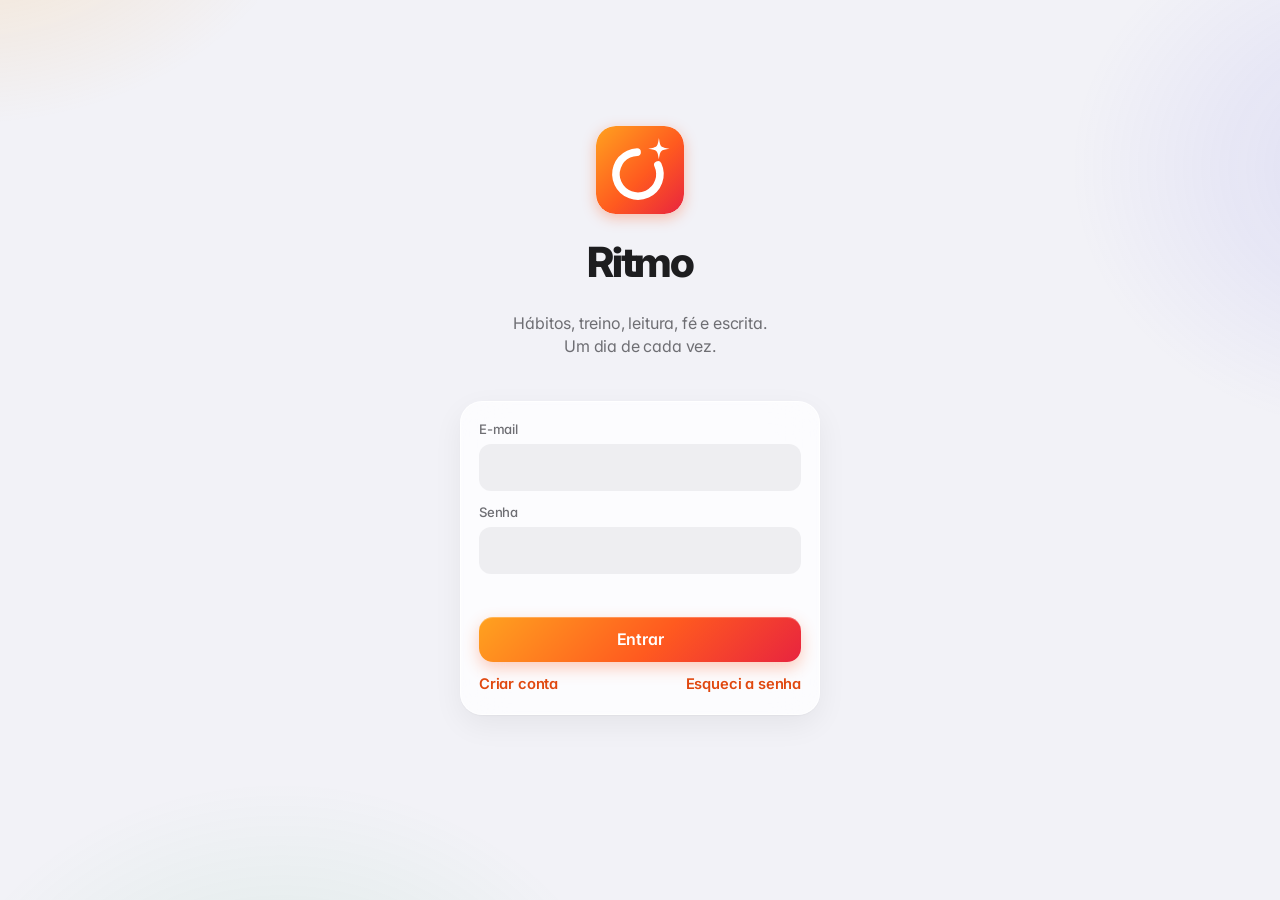
==== commit a807c348: "Conta: senha nova pelo link de redefinir, trocar senha em Ajustes (com sair dos outros aparelhos) e " ====
--- a/index.html
+++ b/index.html
@@ -20,6 +20,8 @@
 <link rel="stylesheet" href="css/telas.css">
 <link rel="stylesheet" href="css/areas.css">
 <link rel="stylesheet" href="css/motion.css">
+<link rel="stylesheet" href="css/extras.css">
+<link rel="stylesheet" href="css/mobile.css">
 </head>
 <body>
 <div id="app"></div>
@@ -31,10 +33,14 @@
 <script src="js/02-dados.js"></script>
 <script src="js/03-jogo.js"></script>
 <script src="js/04-efeitos.js"></script>
+<script src="js/04a-grafico.js"></script>
 <script src="js/05-inicio.js"></script>
+<script src="js/05a-proximos.js"></script>
 <script src="js/06-habitos.js"></script>
 <script src="js/07-treino.js"></script>
+<script src="js/07a-animacoes.js"></script>
 <script src="js/08-sessao.js"></script>
+<script src="js/08a-treino-mais.js"></script>
 <script src="js/09-leitura.js"></script>
 <script src="js/10-biblia.js"></script>
 <script src="js/10a-ano-dados.js"></script>
@@ -43,9 +49,16 @@
 <script src="js/11b-ano-acoes.js"></script>
 <script src="js/11c-devo-abas.js"></script>
 <script src="js/12-escrita.js"></script>
+<script src="js/12a-saude.js"></script>
+<script src="js/12b-dieta.js"></script>
+<script src="js/12c-dieta-editar.js"></script>
 <script src="js/13-metas.js"></script>
+<script src="js/13a-semana.js"></script>
 <script src="js/14-conquistas.js"></script>
 <script src="js/15-menu.js"></script>
+<script src="js/15a-extras.js"></script>
+<script src="js/15b-tour.js"></script>
+<script src="js/15c-conta.js"></script>
 <script src="js/16-boot.js"></script>
 </body>
 </html>
--- a/css/base.css
+++ b/css/base.css
@@ -28,7 +28,7 @@
 * { box-sizing: border-box; -webkit-tap-highlight-color: transparent; }
 html { -webkit-text-size-adjust: 100%; }
 body {
-  margin: 0; min-height: 100vh; color: var(--ink); font: 16px/1.45 var(--sans); letter-spacing: -.011em;
+  margin: 0; min-height: 100vh; color: var(--ink); font: 1rem/1.45 var(--sans); letter-spacing: -.011em;
   background: var(--bg); -webkit-font-smoothing: antialiased; font-feature-settings: 'cv11', 'ss01';
 }
 /* luzes suaves atrás do vidro */
@@ -134,3 +134,33 @@
 
 @media (max-width: 420px) { .grid3 { grid-template-columns: 1fr; } }
 @media (prefers-reduced-motion: reduce) { * { transition: none !important; } }
+
+/* personalização: cor de destaque e tamanho do texto */
+:root[data-accent=oceano] { --brand: #0a84ff; --brand-2: #5ac8fa; --grad: linear-gradient(135deg, #5ac8fa, #0a84ff 55%, #3a5bf0); --red: #0a6ed8; --red-2: #0a84ff; }
+:root[data-accent=floresta] { --brand: #30b158; --brand-2: #a8e063; --grad: linear-gradient(135deg, #a8e063, #30b158 55%, #12805c); --red: #1f8a45; --red-2: #30b158; }
+:root[data-accent=lavanda] { --brand: #5e5ce6; --brand-2: #bf5af2; --grad: linear-gradient(135deg, #bf5af2, #5e5ce6 60%, #3a38b8); --red: #5452d6; --red-2: #5e5ce6; }
+:root[data-accent=rosa] { --brand: #ff375f; --brand-2: #ff8fab; --grad: linear-gradient(135deg, #ff8fab, #ff375f 55%, #d6204a); --red: #e0284f; --red-2: #ff375f; }
+:root[data-accent=grafite] { --brand: #3a3a3c; --brand-2: #8e8e93; --grad: linear-gradient(135deg, #8e8e93, #48484a 55%, #1d1d1f); --red: #3a3a3c; --red-2: #48484a; }
+@media (prefers-color-scheme: dark) { :root:not([data-theme=light])[data-accent=grafite] { --brand: #d1d1d6; --red: #e5e5ea; --grad: linear-gradient(135deg, #f2f2f7, #aeaeb2); } }
+:root[data-theme=dark][data-accent=grafite] { --brand: #d1d1d6; --red: #e5e5ea; --grad: linear-gradient(135deg, #f2f2f7, #aeaeb2); }
+:root[data-fs=grande] { font-size: 17.5px; } :root[data-fs=maior] { font-size: 19px; }
+.accents { display: grid; grid-template-columns: repeat(6, 1fr); gap: 8px; }
+.accent { margin: 0; display: flex; flex-direction: column; align-items: center; gap: 4px; cursor: pointer; }
+.accent input { position: absolute; opacity: 0; }
+.accent span { width: 40px; height: 40px; border-radius: 50%; background: linear-gradient(135deg, var(--a), var(--b)); box-shadow: 0 4px 10px color-mix(in srgb, var(--b) 35%, transparent); transition: transform .2s; }
+.accent:has(input:checked) span { outline: 3px solid var(--ink); outline-offset: 2px; transform: scale(1.05); }
+.accent small { font-size: .7rem; color: var(--muted); }
+.seg-op { margin: 0; display: grid; cursor: pointer; }
+.seg-op input { position: absolute; opacity: 0; }
+.seg-op span { padding: 8px; border-radius: 10px; font-size: .9rem; text-align: center; color: var(--muted); font-weight: 500; }
+.seg-op:has(input:checked) span { background: var(--paper-solid); color: var(--ink); box-shadow: 0 2px 8px rgba(0, 0, 0, .1); }
+.toggles { display: flex; flex-direction: column; }
+.tgl { display: flex; align-items: center; gap: 10px; margin: 0; padding: 11px 0; border-bottom: 1px solid var(--line); color: var(--ink); font-size: .95rem; cursor: pointer; }
+.tgl:last-child { border: 0; } .tgl span { flex: 1; } .tgl svg { color: var(--muted); }
+.tgl input { position: absolute; opacity: 0; }
+.tgl i { width: 46px; height: 28px; border-radius: 14px; background: var(--fill); position: relative; transition: background .25s; flex: none; }
+.tgl i::after { content: ''; position: absolute; top: 3px; left: 3px; width: 22px; height: 22px; border-radius: 50%; background: #fff; box-shadow: 0 2px 6px rgba(0, 0, 0, .2); transition: transform .25s cubic-bezier(.3, 1.4, .5, 1); }
+.tgl input:checked + i { background: var(--green); } .tgl input:checked + i::after { transform: translateX(18px); }
+.tgl input:focus-visible + i { outline: 2px solid var(--brand); outline-offset: 2px; }
+.reset-grid { display: grid; grid-template-columns: 1fr 1fr; gap: 8px; margin: 10px 0; }
+.reset-grid .qbtn { justify-content: flex-start; gap: 8px; padding: 12px; } .reset-grid .qbtn b { flex: 1; text-align: left; }
--- a/css/areas.css
+++ b/css/areas.css
@@ -245,3 +245,21 @@
 .bk-l dl, .dl-s { font-size: .92rem; margin: 6px 0 0; } .bk-l dt, .dl-s dt { font-weight: 600; margin-top: 8px; } .bk-l dd, .dl-s dd { margin: 2px 0 0; color: var(--muted); }
 .bk-l ul { margin: 2px 0; padding-left: 18px; }
 .ano-cta .row-gap { flex-wrap: wrap; gap: 10px; } .ano-cta .btn { white-space: nowrap; padding: 11px 16px; }
+
+/* estante de livros: capas em prateleiras */
+.cover.img { background: center / cover no-repeat; outline: 0; box-shadow: inset 3px 0 0 rgba(255, 255, 255, .25), inset 6px 0 6px -4px rgba(0, 0, 0, .35), 2px 4px 10px rgba(0, 0, 0, .25); }
+.cover.shelf { width: 92px; padding: 10px 8px; border-radius: 3px 7px 7px 3px; }
+.cover.shelf .cover-t { font-size: .78rem; } .cover.shelf .cover-a { font-size: .55rem; }
+.estante-c { overflow: hidden; }
+.prat { margin-top: 16px; }
+.prat-row { display: flex; gap: 14px; overflow-x: auto; scrollbar-width: none; padding: 10px 4px 0; margin: 0 -18px; padding-left: 18px; padding-right: 18px; align-items: flex-end; }
+.prat-row::-webkit-scrollbar { display: none; }
+.prat-tabua { height: 12px; margin: 0 -18px; border-radius: 3px; background: linear-gradient(180deg, color-mix(in srgb, var(--bg-2) 60%, #c9b79a), color-mix(in srgb, var(--bg-2) 80%, #8a6f4d)); box-shadow: 0 10px 14px -8px rgba(0, 0, 0, .35); }
+.livro { flex: none; width: 92px; display: flex; flex-direction: column; align-items: center; gap: 6px; padding-bottom: 4px; text-align: center; transition: transform .25s cubic-bezier(.2, .8, .2, 1); }
+.livro .cover { transition: transform .3s cubic-bezier(.2, .8, .2, 1), box-shadow .3s; transform-origin: bottom center; }
+.livro:hover .cover, .livro:focus-visible .cover { transform: translateY(-8px) rotate(-2deg); box-shadow: 6px 14px 22px rgba(0, 0, 0, .3); }
+.livro-t { font-size: .72rem; color: var(--muted); width: 100%; overflow: hidden; white-space: nowrap; text-overflow: ellipsis; }
+.livro-p { width: 80%; height: 4px; border-radius: 4px; background: var(--fill); overflow: hidden; } .livro-p i { display: block; height: 100%; background: var(--grad); }
+.livro.add .cover { background: none; border: 2px dashed var(--faint); color: var(--muted); display: grid; place-items: center; box-shadow: none; outline: 0; }
+.capa-up { display: flex; gap: 14px; align-items: center; margin-bottom: 12px; }
+.capa-up .grow { gap: 4px; align-items: flex-start; } .capa-up .foto-btn { margin-top: 6px; }
--- a/css/extras.css
+++ b/css/extras.css
@@ -0,0 +1,185 @@
+/* ============ reordenar, animação de exercício, sugestão de carga, gráfico interativo, saúde, semana, próximos passos, tour, busca ============ */
+/* arrastar para reordenar */
+[data-sid] { position: relative; }
+.drag { position: absolute; top: 8px; left: 50%; transform: translateX(-50%); width: 36px; height: 18px; display: grid; place-items: center; color: var(--faint); cursor: grab; touch-action: none; border-radius: 8px; opacity: .55; }
+.drag svg { transform: rotate(90deg); }
+.drag:hover, .drag:focus-visible { opacity: 1; background: var(--fill); }
+.ficha .drag { top: 4px; }
+.arrastando { z-index: 5; box-shadow: var(--shadow-lg) !important; transition: none !important; cursor: grabbing; scale: 1.02; }
+
+/* treino: animação, cabeçalho do exercício, sugestão, aquecimento */
+.ex-anim { color: var(--ink); background: var(--fill); border-radius: 14px; flex: none; }
+.ex-anim line { stroke: currentColor; stroke-width: 5; stroke-linecap: round; }
+.ex-anim .cab { fill: currentColor; } .ex-anim .peso { fill: var(--brand); } .ex-anim .apoio { fill: var(--faint); opacity: .5; }
+.exh { display: flex; gap: 12px; align-items: flex-start; }
+.exh .grow { gap: 2px; }
+.exh-anim { flex: none; border-radius: 14px; }
+.exh-chips { display: flex; gap: 6px; flex-wrap: wrap; margin-top: 6px; }
+.chip.sm { padding: 4px 10px; font-size: .78rem; gap: 4px; }
+.sugere { display: flex; align-items: center; gap: 8px; margin: 12px 0 0; padding: 9px 12px; border-radius: 12px; font-size: .86rem; background: color-mix(in srgb, #0a84ff 10%, transparent); color: var(--ink); }
+.sugere svg { color: #0a84ff; flex: none; }
+.sugere.up { background: color-mix(in srgb, var(--green) 13%, transparent); } .sugere.up svg { color: var(--green); }
+.nota { margin-top: 8px; } .nota summary { cursor: pointer; } .nota textarea { margin-top: 6px; }
+.set .sn { width: 30px; height: 30px; border-radius: 9px; justify-self: center; font-weight: 700; background: var(--fill); }
+.set.warm .sn { background: color-mix(in srgb, #ff9f0a 25%, transparent); color: #c76a00; }
+.set.warm input { color: var(--muted); }
+.sess-dica { margin: -4px 2px 12px; }
+.ex-hero { display: flex; gap: 16px; align-items: center; margin-bottom: 8px; }
+.ex-hero p { margin: 6px 0; font-size: .95rem; }
+@media (max-width: 480px) { .ex-hero { flex-direction: column; text-align: center; } .ex-hero .grow { align-items: center; } }
+
+/* gráfico interativo */
+.lchart { position: relative; margin: 8px 0 14px; touch-action: pan-y; }
+.lchart svg { width: 100%; height: auto; display: block; overflow: visible; }
+.lchart text { font-size: 9px; fill: var(--muted); font-family: var(--sans); }
+.lchart .gl { stroke: var(--line); stroke-dasharray: 2 3; }
+.lchart .ln { fill: none; stroke-width: 2.5; stroke-linejoin: round; stroke-linecap: round; }
+.lchart .pt { stroke: var(--paper-solid); stroke-width: 1.5; }
+.lchart .cursor { stroke: var(--faint); stroke-dasharray: 3 3; }
+.lchart .cur-pt { fill: var(--paper-solid); stroke-width: 3; }
+.lchart .alvo { stroke: var(--green); stroke-dasharray: 5 4; stroke-width: 1.5; } .lchart .alvo-t { fill: var(--green); font-weight: 600; }
+.lchart .faixa { fill: color-mix(in srgb, var(--green) 12%, transparent); }
+.lc-tip { position: absolute; transform: translateX(-50%); pointer-events: none; background: var(--ink); color: var(--bg); padding: 5px 10px; border-radius: 10px; font-size: .8rem; display: flex; flex-direction: column; align-items: center; white-space: nowrap; box-shadow: var(--shadow-lg); }
+.lc-tip span { opacity: .7; font-size: .72rem; }
+.seg.per { margin: 10px 0 4px; } .seg.per button { font-size: .8rem; padding: 6px 4px; }
+
+/* saúde */
+.saude-hero .stats b { font-size: 1.35rem; }
+.warn-t { color: #ff3b30; } .green-t small, .warn-t small { font-size: .7em; font-weight: 500; color: var(--muted); }
+.ex-campos { display: grid; grid-template-columns: repeat(2, minmax(0, 1fr)); gap: 0 12px; max-height: 46vh; overflow-y: auto; padding-right: 4px; margin-bottom: 8px; }
+.ex-campos label .tiny { display: block; font-weight: 400; }
+@media (max-width: 420px) { .ex-campos { grid-template-columns: 1fr; } }
+
+/* resumo da semana */
+.mnav-sm { display: flex; gap: 6px; } .mnav-sm .icon-btn { background: var(--fill); color: var(--brand); font-size: 1.3rem; } .mnav-sm .icon-btn:disabled { opacity: .3; }
+.semana-hero { display: flex; gap: 18px; align-items: center; }
+.semana-hero .ring-in b { font-size: 1.5rem; }
+.sem-dias { display: grid; grid-template-columns: repeat(7, minmax(0, 1fr)); gap: 6px; text-align: center; margin-bottom: 8px; }
+.sem-dias div { display: flex; flex-direction: column; align-items: center; gap: 4px; font-size: .72rem; color: var(--muted); }
+.sem-dias i { width: 100%; max-width: 30px; aspect-ratio: 1; border-radius: 8px; }
+.sem-dias .hoje span { color: var(--brand); font-weight: 700; } .sem-dias .futuro i { background: none; border: 1.5px dashed var(--line); }
+
+/* início: próximos passos e atalhos */
+.prox .foco { margin: 8px 0 4px; font-size: .9rem; display: flex; align-items: center; gap: 6px; color: var(--muted); } .prox .foco svg { color: var(--brand); } .prox .foco b { color: var(--ink); }
+.passo-i { display: flex; align-items: center; gap: 12px; width: 100%; text-align: left; padding: 11px 0; border-bottom: 1px solid var(--line); }
+.passo-i:last-child { border: 0; padding-bottom: 2px; }
+.passo-i .grow b { font-weight: 600; } .passo-i > svg { color: var(--faint); flex: none; }
+.passo-ic { width: 38px; height: 38px; border-radius: 12px; display: grid; place-items: center; flex: none; color: var(--hc); background: color-mix(in srgb, var(--hc) 16%, transparent); }
+.done-all { display: flex; gap: 12px; align-items: center; } .done-all > svg { color: #fff; background: var(--green); border-radius: 50%; padding: 8px; width: 40px; height: 40px; }
+.atalhos { display: flex; gap: 10px; overflow-x: auto; scrollbar-width: none; margin: 0 -16px 14px; padding: 2px 16px 6px; }
+.atalhos::-webkit-scrollbar { display: none; }
+.atalhos button { flex: none; display: flex; flex-direction: column; align-items: center; gap: 6px; font-size: .74rem; color: var(--muted); width: 66px; }
+.atalhos button span { width: 54px; height: 54px; border-radius: 18px; display: grid; place-items: center; color: var(--hc); background: var(--paper); box-shadow: var(--shadow); }
+@media (min-width: 1024px) { .atalhos { display: none; } .pg-inicio > .prox { grid-column: 1 / -1; } }
+
+/* tour */
+#tour { position: fixed; inset: 0; z-index: 80; display: grid; place-items: center; padding: 16px; background: rgba(0, 0, 0, .45); -webkit-backdrop-filter: blur(10px); backdrop-filter: blur(10px); opacity: 0; transition: opacity .3s; }
+#tour.on { opacity: 1; }
+.tour-card { position: relative; width: min(440px, 100%); max-height: calc(100vh - 32px); overflow-y: auto; background: var(--paper-solid); color: var(--ink); border-radius: 30px; padding: 30px 24px 22px; text-align: center; box-shadow: var(--shadow-lg); animation: tourIn .45s cubic-bezier(.2, 1.2, .4, 1); }
+@keyframes tourIn { from { transform: translateY(24px) scale(.96); opacity: 0; } }
+@media (prefers-reduced-motion: reduce) { .tour-card { animation: none; } }
+.tour-x { position: absolute; top: 12px; right: 12px; background: var(--fill); }
+.tour-ic { width: 96px; height: 96px; margin: 0 auto 14px; border-radius: 30px; display: grid; place-items: center; color: #fff; background: linear-gradient(145deg, color-mix(in srgb, var(--hc) 70%, #fff), var(--hc)); box-shadow: 0 16px 36px color-mix(in srgb, var(--hc) 40%, transparent); }
+.tour-ic .logo { border-radius: 24px; box-shadow: none; }
+.tour-card h2 { margin: 6px 0 8px; font-size: 1.7rem; font-weight: 800; letter-spacing: -.04em; }
+.tour-card p { color: var(--muted); margin: 0 0 12px; }
+.tour-card ul { list-style: none; padding: 0; margin: 0 auto 14px; text-align: left; display: inline-flex; flex-direction: column; gap: 6px; }
+.tour-card li { display: flex; gap: 8px; align-items: center; } .tour-card li svg { color: var(--hc); flex: none; }
+.tour-nome, .tour-tgl { text-align: left; } .tour-tgl { border: 0; background: var(--fill); border-radius: 14px; padding: 12px 14px; margin-bottom: 8px; }
+.tour-pontos { display: flex; justify-content: center; gap: 6px; margin: 14px 0; } .tour-pontos i { width: 7px; height: 7px; border-radius: 4px; background: var(--fill); transition: width .3s; } .tour-pontos i.on { width: 22px; background: var(--hc); }
+.tour-acoes { display: flex; justify-content: space-between; gap: 10px; } .tour-acoes .btn { flex: 1; }
+
+/* busca */
+.busca-in { font-size: 1.05rem !important; }
+.busca-res { margin-top: 8px; min-height: 40vh; }
+.busca-res mark { background: color-mix(in srgb, var(--brand) 25%, transparent); color: inherit; border-radius: 3px; padding: 0 1px; }
+.saude-hero .row-gap { flex-wrap: wrap; gap: 10px; } .saude-hero .row-gap .btn { flex: 1 1 140px; white-space: nowrap; }
+
+/* dieta: linha do tempo das refeições */
+.dieta-hero { display: flex; gap: 18px; align-items: center; } .dieta-hero .stats { flex: 1; margin: 0; }
+.bar.dieta i { background: #a2845e; } .bar.agua i { background: #0a84ff; }
+.tl { position: relative; margin-top: 10px; }
+.tl-i { display: grid; grid-template-columns: 50px 22px minmax(0, 1fr); align-items: center; gap: 0 8px; position: relative; padding: 6px 0; }
+.tl-i::before { content: ''; position: absolute; left: 60px; top: 0; bottom: 0; width: 2px; background: var(--line); }
+.tl-i:first-child::before { top: 50%; } .tl-i:last-child::before { bottom: 50%; }
+.tl-hora { font-size: .86rem; font-weight: 600; font-variant-numeric: tabular-nums; color: var(--muted); text-align: right; }
+.tl-dot { position: relative; z-index: 1; width: 22px; height: 22px; border-radius: 50%; display: grid; place-items: center; background: var(--paper-solid); border: 2.5px solid var(--rc); color: #fff; transition: background .25s, transform .25s; }
+.tl-i.feito .tl-dot { background: var(--rc); }
+.tl-i.agora .tl-dot { border-color: #a2845e; box-shadow: 0 0 0 5px color-mix(in srgb, #a2845e 22%, transparent); }
+.tl-i.atras:not(.feito) .tl-hora { color: #ff3b30; }
+.tl-card { display: flex; align-items: center; gap: 8px; min-width: 0; padding: 8px 8px 8px 10px; border-radius: 16px; background: var(--fill); transition: background .25s, box-shadow .25s; }
+.tl-i.agora .tl-card { background: color-mix(in srgb, #a2845e 12%, var(--paper-solid)); box-shadow: inset 0 0 0 1.5px color-mix(in srgb, #a2845e 45%, transparent); }
+.tl-i.feito .tl-card { background: color-mix(in srgb, var(--rc) 10%, transparent); }
+.tl-main { display: flex; align-items: center; gap: 10px; flex: 1; min-width: 0; text-align: left; }
+.tl-main .grow { min-width: 0; } .tl-main b { font-weight: 600; } .tl-main .tiny { white-space: nowrap; overflow: hidden; text-overflow: ellipsis; }
+.tl-ic { width: 34px; height: 34px; border-radius: 11px; display: grid; place-items: center; flex: none; color: #a2845e; background: color-mix(in srgb, #a2845e 16%, transparent); }
+.tl-ic.big { width: 52px; height: 52px; border-radius: 16px; }
+.tl-bts { display: flex; gap: 4px; flex: none; }
+.tl-bts button { width: 36px; height: 36px; border-radius: 11px; display: grid; place-items: center; color: var(--bc); background: var(--paper-solid); transition: background .2s, color .2s, transform .2s; }
+.tl-bts button.on { background: var(--bc); color: #fff; box-shadow: 0 4px 12px color-mix(in srgb, var(--bc) 40%, transparent); }
+.tl-i.feito .tl-bts button:not(.on) { opacity: .45; }
+.tl-now { position: relative; height: 18px; margin: 2px 0; }
+.tl-now::before { content: ''; position: absolute; left: 50px; right: 0; top: 50%; height: 2px; background: linear-gradient(90deg, #ff3b30, transparent); }
+.tl-now span { position: absolute; left: 0; top: 50%; transform: translateY(-50%); font-size: .66rem; font-weight: 700; color: #ff3b30; background: var(--paper-solid); padding: 1px 6px; border-radius: 6px; text-transform: uppercase; letter-spacing: .04em; }
+.tl-dica { margin: 10px 0 0; }
+@media (max-width: 380px) { .tl-i { grid-template-columns: 42px 20px minmax(0, 1fr); gap: 0 6px; } .tl-i::before { left: 51px; } .tl-bts button { width: 32px; height: 32px; } .tl-ic { display: none; } }
+@media (prefers-reduced-motion: no-preference) { .enter .tl-i { animation: subir .45s cubic-bezier(.2, .8, .2, 1) both; animation-delay: calc(.1s + var(--i) * .05s); } .tl-bts button.on, .tl-i.feito .tl-dot { animation: pop .35s cubic-bezier(.3, 1.6, .5, 1); } }
+.copos { display: grid; grid-template-columns: repeat(auto-fill, minmax(38px, 1fr)); gap: 8px; margin-top: 12px; }
+.copo { aspect-ratio: 1; border-radius: 12px; background: var(--fill); color: var(--faint); display: grid; place-items: center; transition: background .2s, color .2s, transform .2s; }
+.copo.on { background: color-mix(in srgb, #0a84ff 16%, transparent); color: #0a84ff; } .copo.mais { border: 1.5px dashed var(--faint); background: none; }
+.dieta-g i.l4 { background: #30b158; } .dieta-g i.l2 { background: #ff9f0a; } .dieta-g i.l1 { background: #ff3b30; } .dieta-g i.vazio { background: var(--fill); }
+.cal-leg .l4 { background: #30b158; } .cal-leg .l2 { background: #ff9f0a; } .cal-leg .l1 { background: #ff3b30; }
+/* folha da refeição */
+.ref-sheet-top { display: flex; align-items: center; gap: 12px; margin-bottom: 14px; } .ref-sheet-top b { display: block; font-size: 1.3rem; }
+.ref-grandes { display: grid; grid-template-columns: repeat(3, minmax(0, 1fr)); gap: 8px; margin-bottom: 14px; }
+.ref-grandes button { display: flex; flex-direction: column; align-items: center; gap: 4px; padding: 14px 6px; border-radius: 18px; background: var(--fill); font-weight: 600; font-size: .9rem; transition: background .2s, transform .2s; }
+.ref-grandes button span { width: 44px; height: 44px; border-radius: 50%; display: grid; place-items: center; color: var(--bc); background: color-mix(in srgb, var(--bc) 15%, transparent); }
+.ref-grandes button small { font-size: .7rem; color: var(--muted); font-weight: 500; }
+.ref-grandes button.on { background: var(--bc); color: #fff; } .ref-grandes button.on span { background: rgba(255, 255, 255, .25); color: #fff; } .ref-grandes button.on small { color: rgba(255, 255, 255, .8); }
+.ref-editar { margin-top: 6px; border-top: 1px solid var(--line); padding-top: 12px; } .ref-editar summary { cursor: pointer; color: var(--red); font-weight: 600; display: flex; align-items: center; gap: 6px; margin-bottom: 12px; }
+.ref-icons { display: flex; flex-wrap: wrap; gap: 8px; }
+.ref-ico { margin: 0; cursor: pointer; } .ref-ico input { position: absolute; opacity: 0; }
+.ref-ico span { width: 44px; height: 44px; border-radius: 14px; display: grid; place-items: center; background: var(--fill); color: var(--muted); transition: background .2s, color .2s; }
+.ref-ico:has(input:checked) span { background: #a2845e; color: #fff; } .ref-ico:has(input:focus-visible) span { outline: 2px solid var(--brand); }
+/* computador: linha do tempo à esquerda, água e gráficos à direita */
+@media (min-width: 1024px) {
+  .pg-dieta { display: grid; grid-template-columns: minmax(0, 1.15fr) minmax(0, 1fr); gap: 16px; align-items: start; }
+  .pg-dieta > .top, .pg-dieta > .dieta-hero, .pg-dieta > .back { grid-column: 1 / -1; } .pg-dieta > .card { margin: 0; }
+  .pg-dieta > .refs { grid-row: span 3; }
+}
+
+/* anéis da missão: se ajustam à largura (até 6 áreas) */
+.mrings { display: grid; grid-template-columns: repeat(auto-fit, minmax(44px, 1fr)); gap: 6px; }
+.mring { min-width: 0; } .mring > span:last-child { max-width: 100%; overflow: hidden; text-overflow: ellipsis; white-space: nowrap; }
+.mring .ring-wrap { width: min(58px, 100%) !important; height: auto !important; aspect-ratio: 1; transform: none !important; }
+.mring .ring-wrap svg.ring { width: 100%; height: 100%; }
+@media (max-width: 520px) {
+  .tl-i { grid-template-columns: 42px 20px minmax(0, 1fr); gap: 0 6px; } .tl-i::before { left: 51px; }
+  .tl-ic { display: none; } .tl-card { padding: 8px 6px 8px 10px; gap: 6px; }
+  .tl-main b { display: block; white-space: nowrap; overflow: hidden; text-overflow: ellipsis; }
+  .tl-bts { gap: 3px; } .tl-bts button { width: 32px; height: 32px; border-radius: 10px; }
+  .tl-now::before { left: 42px; }
+}
+.lc-tip[hidden] { display: none !important; }
+.lchart .cursor, .lchart .cur-pt { opacity: 0; transition: opacity .15s; }
+.lchart.ativo .cursor, .lchart.ativo .cur-pt { opacity: 1; }
+/* dieta: editar plano na tela e refeições no Início */
+.row-gap.tight { display: flex; gap: 6px; align-items: center; }
+.seg.modelos { margin: 8px 0 12px; } .seg.modelos button { font-size: .82rem; padding: 7px 4px; white-space: nowrap; }
+.pe-lista { display: grid; gap: 8px; margin-bottom: 12px; }
+.pe-row { display: grid; grid-template-columns: 34px minmax(0, 1fr) minmax(0, 1fr) 38px; grid-template-areas: "ic nome nome del" "ic hora dias del"; gap: 8px; align-items: center; padding: 8px; border-radius: 14px; background: var(--fill); }
+.pe-row > .tl-ic { grid-area: ic; display: grid; align-self: start; } .pe-row > [data-id$=":nome"] { grid-area: nome; } .pe-row > [type=time] { grid-area: hora; } .pe-row > select { grid-area: dias; } .pe-row > .pe-del { grid-area: del; }
+.pe-row input, .pe-row select { margin: 0; width: 100%; min-width: 0; padding: 8px 10px; font-size: .9rem; }
+.pe-del { width: 38px; height: 38px; display: grid; place-items: center; border-radius: 11px; color: var(--red, #ff3b30); background: rgba(255, 59, 48, .1); }
+.pe-del:hover { background: rgba(255, 59, 48, .18); }
+.btn.wide { width: 100%; justify-content: center; margin-top: 10px; }
+@media (max-width: 560px) {
+  .seg.modelos button { font-size: .74rem; }
+}
+.dieta-inicio .tl { margin-top: 10px; }
+/* computador: próximos passos e refeições de hoje lado a lado, mesma altura */
+@media (min-width: 1024px) { .pg-inicio > .dieta-inicio, .pg-inicio > .kpis { grid-column: 1 / -1; } }
+@media (min-width: 1280px) {
+  .pg-inicio:has(> .dieta-inicio) > .prox { grid-column: span 1; align-self: stretch; }
+  .pg-inicio > .dieta-inicio { grid-column: span 1; align-self: stretch; }
+}
--- a/css/mobile.css
+++ b/css/mobile.css
@@ -0,0 +1,48 @@
+/* ============ celular e tablet (< 1024 px): cartões sólidos e barra de abas fixa, no estilo do Diário do Bebê ============
+   O computador continua com o vidro e a barra lateral. */
+@media (max-width: 1023px) {
+  :root { --paper: #fff; --paper-solid: #fff; --stroke: transparent; --blur: none; --r: 26px; --shadow: 0 1px 2px rgba(0, 0, 0, .04), 0 4px 14px rgba(0, 0, 0, .04); }
+  :root[data-theme=dark] { --bg: #10171e; --bg-2: #1f2a35; --paper: #1a232c; --paper-solid: #1a232c; --fill: rgba(255, 255, 255, .07); --line: rgba(255, 255, 255, .08); --shadow: none; }
+  body::before { display: none; }
+  .card, .tile, .ficha, .book-row, .medal, .passo, .kpi, .lvl-chip { -webkit-backdrop-filter: none; backdrop-filter: none; border: 0; }
+  .card { padding: 20px; margin-bottom: 14px; }
+  .top { margin: 14px 0 20px; }
+  .top h1 { font-size: 2rem; font-weight: 800; }
+  .appbar { background: var(--bg); -webkit-backdrop-filter: none; backdrop-filter: none; }
+
+  /* barra de abas fixa, de ponta a ponta, com o + quadrado no meio */
+  .nav { left: 0; right: 0; bottom: 0; max-width: none; border-radius: 0; padding: 8px 6px calc(10px + env(safe-area-inset-bottom)); align-items: flex-end;
+    background: var(--paper-solid); -webkit-backdrop-filter: none; backdrop-filter: none; border: 0; border-top: 1px solid var(--line); box-shadow: 0 -4px 20px rgba(0, 0, 0, .06); }
+  .nav-i { gap: 3px; font-size: .74rem; padding: 4px 0; border-radius: 0; background: none !important; }
+  .nav-ic { height: 30px; } .nav-ic svg { width: 26px; height: 26px; }
+  .nav-i.on { color: var(--brand); }
+  .nav-i.on .nav-ic { animation: none; }
+  .nav-plus { width: 64px; height: 64px; border-radius: 22px; margin: -34px 6px 4px; box-shadow: 0 10px 26px color-mix(in srgb, var(--brand) 45%, transparent); }
+  .nav-plus svg { width: 30px; height: 30px; }
+  .page { padding-bottom: calc(130px + env(safe-area-inset-bottom)); }
+  .restbar { bottom: calc(96px + env(safe-area-inset-bottom)); }
+  #toast { bottom: calc(110px + env(safe-area-inset-bottom)); }
+
+  /* blocos do menu como no exemplo: ícone num quadrado colorido, título e descrição */
+  .tiles { grid-template-columns: 1fr 1fr; gap: 14px; }
+  .tile { min-height: 0; padding: 20px; gap: 6px; border-radius: 26px; }
+  .tile-ic { width: 52px; height: 52px; border-radius: 16px; margin-bottom: 10px; color: var(--hc); box-shadow: none; background: color-mix(in srgb, var(--hc) 18%, transparent); }
+  .tile-ic svg { width: 26px; height: 26px; }
+  .tile strong { margin: 0; font-size: 1.2rem; font-weight: 700; }
+  .tile .tiny { font-size: .88rem; }
+  .kpi { border-radius: 22px; }
+  .kpi-ic { background: color-mix(in srgb, var(--hc) 18%, transparent); color: var(--hc); }
+  .qbtn, .chk, .seg, .tabs-seg button, .chip { border-radius: 16px; }
+  dialog { background: var(--paper-solid); -webkit-backdrop-filter: none; backdrop-filter: none; }
+}
+@media (max-width: 1023px) and (prefers-color-scheme: dark) {
+  :root:not([data-theme=light]) { --bg: #10171e; --bg-2: #1f2a35; --paper: #1a232c; --paper-solid: #1a232c; --fill: rgba(255, 255, 255, .07); --line: rgba(255, 255, 255, .08); --shadow: none; }
+}
+@media (min-width: 700px) and (max-width: 1023px) { .tiles { grid-template-columns: repeat(3, 1fr); } .page { max-width: 760px; } }
+
+/* telas estreitas: nada pode vazar para o lado */
+.moods { grid-template-columns: repeat(14, minmax(0, 1fr)); }
+.mood-d { min-width: 0; } .mood-d svg { width: 100%; max-width: 22px; height: auto; } .mood-d i { width: 100%; max-width: 22px; height: auto; aspect-ratio: 1; }
+.reset-grid { grid-template-columns: repeat(2, minmax(0, 1fr)); }
+.reset-grid .qbtn { min-width: 0; flex-wrap: wrap; } .reset-grid .qbtn .tiny { flex-basis: 100%; padding-left: 26px; text-align: left; }
+@media (max-width: 380px) { .reset-grid { grid-template-columns: 1fr; } }
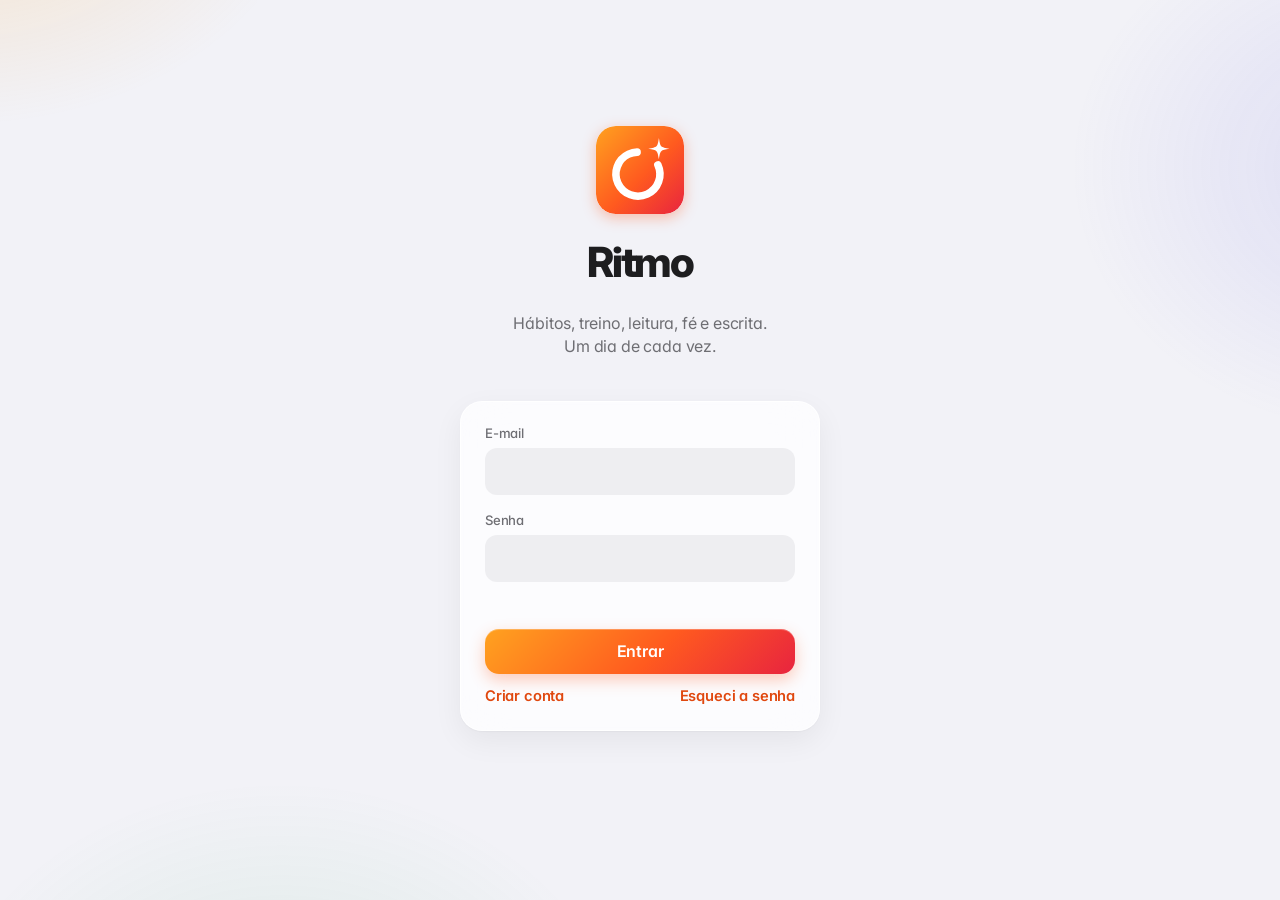
==== commit 12165fd7: "Respiro entre cartões e nos formulários; apagar com escolha (um dia, um período, por área), marcar/d" ====
--- a/index.html
+++ b/index.html
@@ -52,6 +52,7 @@
 <script src="js/12a-saude.js"></script>
 <script src="js/12b-dieta.js"></script>
 <script src="js/12c-dieta-editar.js"></script>
+<script src="js/12d-agua.js"></script>
 <script src="js/13-metas.js"></script>
 <script src="js/13a-semana.js"></script>
 <script src="js/14-conquistas.js"></script>
@@ -59,6 +60,7 @@
 <script src="js/15a-extras.js"></script>
 <script src="js/15b-tour.js"></script>
 <script src="js/15c-conta.js"></script>
+<script src="js/15d-apagar.js"></script>
 <script src="js/16-boot.js"></script>
 </body>
 </html>
--- a/css/extras.css
+++ b/css/extras.css
@@ -124,9 +124,6 @@
 .tl-dica { margin: 10px 0 0; }
 @media (max-width: 380px) { .tl-i { grid-template-columns: 42px 20px minmax(0, 1fr); gap: 0 6px; } .tl-i::before { left: 51px; } .tl-bts button { width: 32px; height: 32px; } .tl-ic { display: none; } }
 @media (prefers-reduced-motion: no-preference) { .enter .tl-i { animation: subir .45s cubic-bezier(.2, .8, .2, 1) both; animation-delay: calc(.1s + var(--i) * .05s); } .tl-bts button.on, .tl-i.feito .tl-dot { animation: pop .35s cubic-bezier(.3, 1.6, .5, 1); } }
-.copos { display: grid; grid-template-columns: repeat(auto-fill, minmax(38px, 1fr)); gap: 8px; margin-top: 12px; }
-.copo { aspect-ratio: 1; border-radius: 12px; background: var(--fill); color: var(--faint); display: grid; place-items: center; transition: background .2s, color .2s, transform .2s; }
-.copo.on { background: color-mix(in srgb, #0a84ff 16%, transparent); color: #0a84ff; } .copo.mais { border: 1.5px dashed var(--faint); background: none; }
 .dieta-g i.l4 { background: #30b158; } .dieta-g i.l2 { background: #ff9f0a; } .dieta-g i.l1 { background: #ff3b30; } .dieta-g i.vazio { background: var(--fill); }
 .cal-leg .l4 { background: #30b158; } .cal-leg .l2 { background: #ff9f0a; } .cal-leg .l1 { background: #ff3b30; }
 /* folha da refeição */
@@ -183,3 +180,93 @@
   .pg-inicio:has(> .dieta-inicio) > .prox { grid-column: span 1; align-self: stretch; }
   .pg-inicio > .dieta-inicio { grid-column: span 1; align-self: stretch; }
 }
+/* água: litros do dia, botões rápidos, últimos 7 dias */
+.agua-top { display: flex; gap: 14px; align-items: center; }
+.agua-top .grow { min-width: 0; display: flex; flex-direction: column; gap: 2px; align-items: flex-start; }
+.agua-v { font-size: 1.55rem; font-weight: 700; letter-spacing: -.02em; line-height: 1.15; } .agua-v small { font-size: .9rem; font-weight: 500; color: var(--muted); }
+.agua-top .ring-wrap { color: #0a84ff; flex: none; }
+.agua-bts { display: grid; grid-template-columns: repeat(auto-fit, minmax(74px, 1fr)); gap: 8px; margin-top: 14px; }
+.agua-bts button { min-height: 44px; padding: 8px 6px; border-radius: 13px; font-weight: 600; font-size: .9rem; color: #0a84ff; background: color-mix(in srgb, #0a84ff 13%, transparent); display: flex; align-items: center; justify-content: center; gap: 4px; white-space: nowrap; transition: transform .15s, background .2s; }
+.agua-bts button:active { transform: scale(.95); } .agua-bts button:hover { background: color-mix(in srgb, #0a84ff 20%, transparent); }
+.agua-bts .outro { color: var(--ink); background: var(--fill); }
+.agua-card.batida .agua-v { color: #0a84ff; }
+.agua-ic { color: #0a84ff; background: color-mix(in srgb, #0a84ff 14%, transparent); }
+.ag-semana { display: grid; grid-template-columns: repeat(7, minmax(0, 1fr)); gap: 8px; margin-top: 16px; }
+.ag-d { display: flex; flex-direction: column; align-items: center; gap: 4px; font-size: .72rem; color: var(--muted); }
+.ag-d i { width: 100%; max-width: 30px; height: 54px; border-radius: 8px; background: var(--fill); position: relative; overflow: hidden; }
+.ag-d i::after { content: ''; position: absolute; inset: auto 0 0; height: var(--h); background: color-mix(in srgb, #0a84ff 55%, transparent); border-radius: 6px; }
+.ag-d i.ok::after { background: #0a84ff; } .ag-d.hoje span { color: #0a84ff; font-weight: 700; }
+.ag-opcoes { display: grid; grid-template-columns: repeat(auto-fill, minmax(78px, 1fr)); gap: 8px; }
+.ag-opcoes .chip-op { margin: 0; cursor: pointer; } .ag-opcoes .chip-op input { position: absolute; opacity: 0; }
+.ag-opcoes .chip-op span { display: block; text-align: center; padding: 10px 4px; border-radius: 12px; background: var(--fill); font-weight: 600; font-size: .88rem; color: var(--muted); }
+.ag-opcoes .chip-op:has(input:checked) span { background: color-mix(in srgb, #0a84ff 16%, transparent); color: #0a84ff; box-shadow: inset 0 0 0 1.5px #0a84ff; }
+.ag-opcoes .chip-op:has(input:focus-visible) span { outline: 2px solid #0a84ff; outline-offset: 2px; }
+@media (min-width: 1024px) {
+  .pg-inicio > .agua-card { grid-column: 1 / -1; display: grid; grid-template-columns: minmax(0, 1fr) minmax(0, 1.4fr); gap: 24px; align-items: center; }
+  .pg-inicio > .agua-card .agua-bts { margin-top: 0; }
+}
+/* destaques da semana: frase corrida; cabeçalho das refeições sem quebrar o botão */
+.pr-row.static .grow { display: block; line-height: 1.45; } .pr-row.static b { font-size: inherit; }
+.refs > .row-between { gap: 8px; } .refs > .row-between .eyebrow { min-width: 0; }
+.refs .row-gap.tight { flex: none; } .refs .row-gap.tight .btn-sm { white-space: nowrap; }
+/* computador: escrita com pergunta e números lado a lado; listas longas na largura toda */
+@media (min-width: 1024px) {
+  .pg-escrita > .prompt { align-self: stretch; } .pg-escrita > .card:not(.prompt):not(.list) { align-self: stretch; }
+  .pg-escrita > .quick-grid { order: 1; } .pg-escrita > .sec, .pg-escrita > .card.list { order: 2; grid-column: 1 / -1; }
+  .pg-treino > .card.list { grid-column: 1 / -1; }
+}
+@media (min-width: 1024px) {
+  .pg-metas > .bloco { min-width: 0; } .pg-metas > .bloco > .sec:first-child { margin-top: 6px; }
+}
+.sugere .grow { display: block; line-height: 1.45; }
+/* mural: no celular, lista na ordem; no computador, duas colunas independentes */
+.mural, .mural-col { display: flex; flex-direction: column; } .mural-col { display: contents; } .mural-i { min-width: 0; }
+@media (min-width: 1024px) {
+  .page[class*=pg-] > .mural { grid-column: 1 / -1; display: grid; grid-template-columns: repeat(2, minmax(0, 1fr)); gap: 16px; align-items: start; }
+  .mural-col { display: flex; flex-direction: column; gap: 16px; min-width: 0; }
+  .mural-i > .card, .mural-i > section, .mural-i > button { margin: 0; width: 100%; }
+}
+@media (min-width: 1024px) {
+  .mural-i { display: flex; flex-direction: column; gap: 16px; } .mural-i > * { margin: 0; } .mural-i > .bloco > .sec:first-child { margin-top: 0; }
+  /* devocional e saúde: cartões em duas colunas que se encaixam (sem buraco embaixo do cartão mais baixo) */
+  .pg-devocional .dev-body, .pg-saude .dev-body { display: block; columns: 2; column-gap: 16px; }
+  .pg-devocional .dev-body > *, .pg-saude .dev-body > * { break-inside: avoid; margin: 0 0 16px; display: block; width: 100%; }
+  .pg-devocional .dev-body > :is(.sec, p), .pg-saude .dev-body > :first-child { column-span: all; }
+}
+/* ---- respiro: espaço entre cartões no computador, formulários mais arejados ---- */
+@media (min-width: 1024px) {
+  :where(.page[class*=pg-]) { display: grid; grid-template-columns: minmax(0, 1fr); align-content: start; }
+  .page[class*=pg-] { gap: 20px; }
+  .page[class*=pg-] > :is(.sec, .row-between.sec) { margin: 12px 4px -4px; }
+  .page[class*=pg-] > .top { margin-bottom: 4px; }
+  .mural-col, .mural-i { gap: 20px; } .page[class*=pg-] > .mural { gap: 20px; }
+  .pg-devocional .dev-body, .pg-saude .dev-body { column-gap: 20px; } .pg-devocional .dev-body > *, .pg-saude .dev-body > * { margin-bottom: 20px; }
+  .card { padding: 22px 24px; }
+}
+[data-sort] > .card { margin-bottom: 16px; } [data-sort] > .card:last-child { margin-bottom: 0; }
+label { margin-bottom: 16px; } fieldset { margin-bottom: 18px; } legend { margin-bottom: 10px; }
+label.check { margin-bottom: 12px; } fieldset label.check:last-child { margin-bottom: 0; }
+.form-actions { margin-top: 20px; }
+form .btn.ghost[data-act=ativarPush] { margin: 4px 0 20px; }
+.stats.three { row-gap: 22px; column-gap: 16px; }
+.card > .eyebrow + .stats, .card > .eyebrow + p, .card > .eyebrow + .grid2 { margin-top: 12px; }
+.card > .eyebrow:first-child { margin-bottom: 8px; }
+
+/* grade do hábito: cada dia é tocável */
+.hgrid button { aspect-ratio: 1; border-radius: 3px; background: var(--fill); padding: 0; min-width: 0; transition: transform .12s, background .2s; }
+.hgrid button.on { background: var(--hc); } .hgrid button.off { background: transparent; border: 1px dashed var(--line); cursor: default; }
+.hgrid button.today { outline: 1.5px solid var(--ink); outline-offset: 1px; }
+.hgrid button:not(:disabled):hover { transform: scale(1.18); box-shadow: inset 0 0 0 1.5px var(--hc); }
+.hgrid button:focus-visible { outline: 2px solid var(--hc); outline-offset: 1px; }
+
+/* apagar alguns dias */
+.ap-entrada { padding: 14px; margin: 12px 0 18px; border: 0; border-radius: 16px; background: var(--fill); gap: 12px; }
+.ap-entrada .grow { gap: 2px; } .ap-entrada b { font-size: 1rem; }
+.ap-ic { display: inline-grid; place-items: center; color: var(--brand); } .ap-ic.big { width: 38px; height: 38px; border-radius: 12px; background: color-mix(in srgb, var(--brand) 14%, transparent); flex: none; }
+.ap-sub { display: block; margin-bottom: 10px; }
+.apagar > p:first-child { margin: 0 0 14px; }
+.ap-rapido { display: flex; flex-wrap: wrap; gap: 8px; margin-bottom: 16px; }
+.ap-areas { display: grid; grid-template-columns: repeat(auto-fill, minmax(200px, 1fr)); gap: 12px 16px; } .ap-areas label.check { margin: 0; }
+.ap-prev { background: var(--fill); border-radius: 14px; padding: 14px 16px; margin-bottom: 12px; font-size: .92rem; display: grid; gap: 8px; }
+.ap-prev details summary { cursor: pointer; display: flex; align-items: center; gap: 6px; } .ap-prev ul { margin: 6px 0 0 22px; padding: 0; color: var(--muted); font-size: .86rem; }
+.btn.danger-fill { background: var(--red, #ff3b30); box-shadow: none; } .btn:disabled { opacity: .45; cursor: default; }
